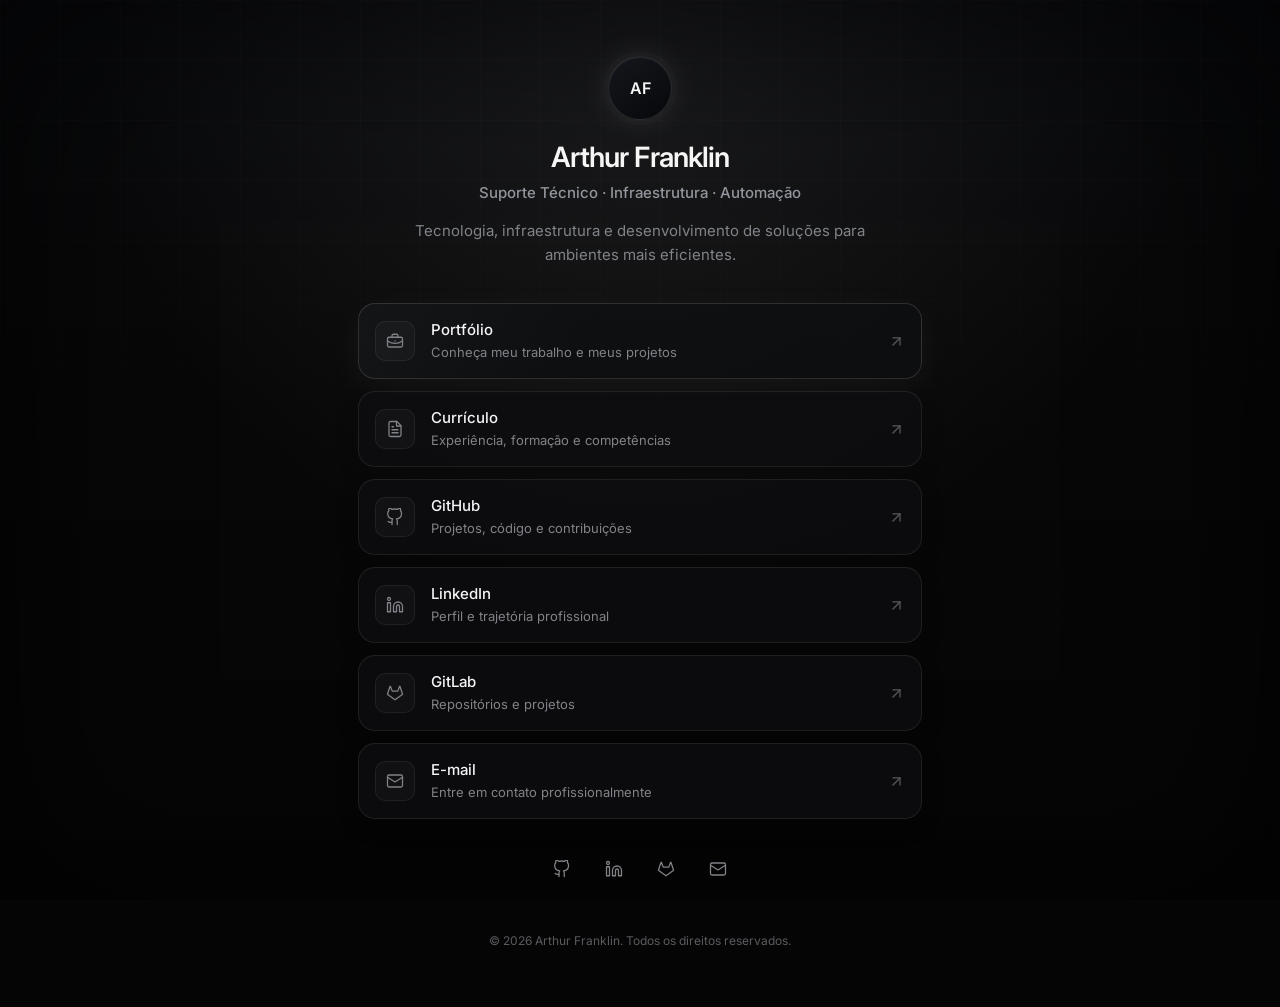
==== index.html @ 3173ab01 "feat: create link hub" ====
<!doctype html>
<html lang="pt-BR">
  <head>
    <meta charset="UTF-8" />
    <meta name="viewport" content="width=device-width, initial-scale=1" />

    <title>Arthur Franklin | Links</title>

    <meta
      name="description"
      content="Links de Arthur Franklin — portfólio, currículo, projetos, redes profissionais e contato."
    />

    <meta property="og:title" content="Arthur Franklin | Links" />
    <meta
      property="og:description"
      content="Links de Arthur Franklin — portfólio, currículo, projetos, redes profissionais e contato."
    />
    <meta property="og:type" content="website" />
    <meta property="og:url" content="https://arthurfranklin.com.br/links" />

    <meta name="twitter:card" content="summary" />

    <link rel="canonical" href="https://arthurfranklin.com.br/links" />

    <link rel="preconnect" href="https://fonts.googleapis.com" />
    <link rel="preconnect" href="https://fonts.gstatic.com" crossorigin />
    <link
      rel="stylesheet"
      href="https://fonts.googleapis.com/css2?family=Inter:wght@400;500;600&display=swap"
    />

    <style>
      :root {
        --background: oklch(0.127 0 0);
        --foreground: oklch(0.97 0 0);

        --card: oklch(0.17 0.006 270 / 72%);
        --popover: oklch(0.19 0.006 270);

        --primary: oklch(0.78 0 0);

        --secondary-foreground: oklch(0.67 0.01 270);

        --muted: oklch(0.47 0.008 270);
        --muted-foreground: oklch(0.61 0.008 270);

        --border: oklch(1 0 0 / 8%);
        --ring: oklch(0.7 0.14 270);
        --status: oklch(0.72 0.14 158);

        --font-sans:
          "Inter",
          ui-sans-serif,
          -apple-system,
          BlinkMacSystemFont,
          "Segoe UI",
          sans-serif;
      }

      *,
      *::before,
      *::after {
        box-sizing: border-box;
      }

      html {
        min-width: 320px;
        background: var(--background);
      }

      body {
        margin: 0;
        min-width: 320px;
        background: var(--background);
        color: var(--foreground);
        font-family: var(--font-sans);
        -webkit-font-smoothing: antialiased;
        text-rendering: optimizeLegibility;
      }

      a {
        color: inherit;
        text-decoration: none;
      }

      ul {
        margin: 0;
        padding: 0;
        list-style: none;
      }

      p,
      h1 {
        margin: 0;
      }

      svg {
        display: block;
      }

      ::selection {
        background: color-mix(in oklab, var(--primary) 30%, transparent);
        color: var(--foreground);
      }

      .site-shell {
        isolation: isolate;
        position: relative;
        min-height: 100vh;
        min-height: 100dvh;
        overflow: hidden;

        background:
          radial-gradient(
            circle at 50% 7%,
            color-mix(in oklab, var(--primary) 10%, transparent) 0,
            transparent 34rem
          ),
          linear-gradient(
            to bottom,
            oklch(0.145 0.006 270),
            var(--background) 28rem,
            oklch(0.115 0 0)
          );
      }

      .site-shell::before {
        content: "";
        position: fixed;
        inset: 0;
        z-index: -2;
        pointer-events: none;

        background-image:
          linear-gradient(
            to right,
            oklch(1 0 0 / 2.1%) 1px,
            transparent 1px
          ),
          linear-gradient(
            to bottom,
            oklch(1 0 0 / 2.1%) 1px,
            transparent 1px
          );

        background-size: 60px 60px;
        mask-image: linear-gradient(to bottom, black, transparent 76%);
        -webkit-mask-image: linear-gradient(
          to bottom,
          black,
          transparent 76%
        );
      }

      .site-shell::after {
        content: "";
        position: fixed;
        inset: 0;
        z-index: -1;
        pointer-events: none;
        box-shadow: inset 0 0 160px 30px oklch(0 0 0 / 62%);
      }

      .container {
        position: relative;
        z-index: 10;

        display: flex;
        flex-direction: column;

        width: 100%;
        max-width: 620px;

        min-height: 100vh;
        min-height: 100dvh;

        margin: 0 auto;
        padding: 40px 20px;
      }

      .profile {
        display: flex;
        flex-direction: column;
        align-items: center;
        text-align: center;
      }

      .monogram {
        display: flex;
        align-items: center;
        justify-content: center;

        width: 64px;
        height: 64px;

        border: 1px solid oklch(1 0 0 / 11%);
        border-radius: 9999px;

        background: linear-gradient(
          145deg,
          oklch(0.205 0.012 270),
          oklch(0.135 0.005 270)
        );

        box-shadow:
          0 0 0 5px oklch(1 0 0 / 1.5%),
          0 0 34px color-mix(in oklab, var(--primary) 12%, transparent),
          inset 0 1px 0 oklch(1 0 0 / 7%);

        font-size: 1rem;
        font-weight: 600;
        color: var(--foreground);
      }

      .profile-name {
        margin-top: 20px;

        font-size: 1.75rem;
        font-weight: 600;
        line-height: 1.25;

        letter-spacing: -0.035em;
      }

      .profile-role {
        margin-top: 8px;

        color: var(--secondary-foreground);

        font-size: 0.875rem;
        font-weight: 500;
        line-height: 1.25rem;
      }

      .profile-description {
        max-width: 510px;
        margin-top: 16px;

        color: var(--muted-foreground);

        font-size: 0.875rem;
        line-height: 1.5rem;
      }

      .status-chip {
        display: inline-flex;
        align-items: center;
        gap: 8px;

        margin-top: 20px;
        padding: 6px 12px;

        border: 1px solid var(--border);
        border-radius: 9999px;

        background: oklch(1 0 0 / 2.5%);

        color: var(--secondary-foreground);

        font-size: 0.75rem;
        font-weight: 500;
        line-height: 1rem;
      }

      .status-dot {
        width: 6px;
        height: 6px;

        border-radius: 9999px;
        background: var(--status);

        box-shadow: 0 0 8px
          color-mix(in oklab, var(--status) 60%, transparent);
      }

      .links {
        margin-top: 36px;
      }

      .links-list {
        display: flex;
        flex-direction: column;
        gap: 12px;
      }

      .link-card {
        display: flex;
        align-items: center;
        gap: 16px;

        min-height: 76px;
        padding: 14px 16px;

        border: 1px solid var(--border);
        border-radius: 17px;

        background: var(--card);

        box-shadow: 0 8px 28px oklch(0 0 0 / 8%);

        outline: none;

        transition:
          transform 210ms ease,
          border-color 210ms ease,
          background-color 210ms ease,
          box-shadow 210ms ease;
      }

      .link-card:hover {
        transform: translateY(-2px);

        border-color: oklch(1 0 0 / 14%);
        background: oklch(0.19 0.007 270 / 84%);
      }

      .link-card:focus-visible {
        border-color: color-mix(
          in oklab,
          var(--ring) 70%,
          transparent
        );

        box-shadow: 0 0 0 3px
          color-mix(in oklab, var(--ring) 20%, transparent);
      }

      .link-card-primary {
        border-color: oklch(1 0 0 / 13%);

        background: linear-gradient(
          110deg,
          color-mix(in oklab, var(--primary) 5%, var(--card)),
          var(--card) 40%
        );

        box-shadow: 0 10px 34px
          color-mix(in oklab, var(--primary) 6%, transparent);
      }

      .icon-frame {
        display: flex;
        flex: 0 0 auto;
        align-items: center;
        justify-content: center;

        width: 40px;
        height: 40px;

        border: 1px solid oklch(1 0 0 / 6%);
        border-radius: 10px;

        background: oklch(1 0 0 / 2.8%);

        color: var(--muted-foreground);

        transition: color 200ms ease;
      }

      .link-card:hover .icon-frame {
        color: var(--foreground);
      }

      .link-content {
        min-width: 0;
        flex: 1;

        text-align: left;
      }

      .link-title {
        display: block;

        color: var(--foreground);

        font-size: 0.9375rem;
        font-weight: 500;
        line-height: 1.25rem;
      }

      .link-description {
        display: block;
        margin-top: 2px;

        color: var(--muted-foreground);

        font-size: 0.8125rem;
        line-height: 1.25rem;
      }

      .link-arrow {
        flex: 0 0 auto;

        color: var(--muted);

        transition:
          transform 200ms ease,
          color 200ms ease;
      }

      .link-card:hover .link-arrow {
        color: var(--secondary-foreground);
        transform: translate(2px, -2px);
      }

      .socials {
        display: flex;
        align-items: center;
        justify-content: center;
        gap: 8px;

        margin-top: 28px;
      }

      .social-link {
        position: relative;

        display: flex;
        align-items: center;
        justify-content: center;

        width: 44px;
        height: 44px;

        border: 1px solid transparent;
        border-radius: 12px;

        color: var(--muted-foreground);

        outline: none;

        transition:
          color 180ms ease,
          background-color 180ms ease,
          border-color 180ms ease,
          transform 180ms ease;
      }

      .social-link:hover {
        color: var(--foreground);

        border-color: var(--border);
        background: oklch(1 0 0 / 3%);

        transform: translateY(-1px);
      }

      .social-link:focus-visible {
        color: var(--foreground);

        border-color: var(--ring);

        box-shadow: 0 0 0 3px
          color-mix(in oklab, var(--ring) 20%, transparent);
      }

      .social-tooltip {
        position: absolute;
        top: -36px;
        left: 50%;

        z-index: 20;

        padding: 4px 8px;

        border: 1px solid var(--border);
        border-radius: 6px;

        background: var(--popover);

        box-shadow: 0 6px 20px oklch(0 0 0 / 28%);

        color: var(--secondary-foreground);

        font-size: 0.6875rem;
        font-weight: 500;
        line-height: 1rem;

        white-space: nowrap;

        opacity: 0;
        pointer-events: none;

        transform: translateX(-50%);

        transition: opacity 150ms ease;
      }

      .social-link:hover .social-tooltip,
      .social-link:focus-visible .social-tooltip {
        opacity: 1;
      }

      .footer {
        margin-top: auto;
        padding-top: 40px;

        color: var(--muted);

        text-align: center;

        font-size: 0.75rem;
        line-height: 1.25rem;
      }

      .footer-link {
        outline: none;
        transition: color 180ms ease;
      }

      .footer-link:hover,
      .footer-link:focus-visible {
        color: var(--muted-foreground);
      }

      .icon {
        width: 18px;
        height: 18px;

        fill: none;
        stroke: currentColor;
        stroke-width: 1.7;
        stroke-linecap: round;
        stroke-linejoin: round;
      }

      .arrow-icon {
        width: 17px;
        height: 17px;
      }

      @media (min-width: 640px) {
        .container {
          padding: 56px 28px;
        }

        .profile-role,
        .profile-description {
          font-size: 0.9375rem;
        }
      }

      @media (prefers-reduced-motion: reduce) {
        *,
        *::before,
        *::after {
          scroll-behavior: auto !important;
          transition-duration: 0.01ms !important;
        }
      }
    </style>
  </head>

  <body>
    <div class="site-shell">
      <main class="container">
        <section class="profile" aria-labelledby="profile-name">
          <div class="monogram" aria-hidden="true">AF</div>

          <h1 id="profile-name" class="profile-name">Arthur Franklin</h1>

          <p class="profile-role">
            Suporte Técnico
            <span aria-hidden="true">·</span>
            Infraestrutura
            <span aria-hidden="true">·</span>
            Automação
          </p>

          <p class="profile-description">
            Tecnologia, infraestrutura e desenvolvimento de soluções para
            ambientes mais eficientes.
          </p>
        </section>

        <nav class="links" aria-label="Links principais">
          <ul class="links-list">
            <li>
              <a
                class="link-card link-card-primary"
                href="https://arthurfranklin.com.br"
                aria-label="Portfólio: Conheça meu trabalho e meus projetos"
              >
                <span class="icon-frame">
                  <svg
                    class="icon"
                    viewBox="0 0 24 24"
                    aria-hidden="true"
                  >
                    <rect x="2" y="7" width="20" height="13" rx="2"></rect>
                    <path d="M16 7V5a2 2 0 0 0-2-2h-4a2 2 0 0 0-2 2v2"></path>
                    <path d="M12 12h.01"></path>
                    <path d="M2 12a18.15 18.15 0 0 0 20 0"></path>
                  </svg>
                </span>

                <span class="link-content">
                  <span class="link-title">Portfólio</span>
                  <span class="link-description">
                    Conheça meu trabalho e meus projetos
                  </span>
                </span>

                <svg
                  class="icon arrow-icon link-arrow"
                  viewBox="0 0 24 24"
                  aria-hidden="true"
                >
                  <path d="M7 17 17 7"></path>
                  <path d="M7 7h10v10"></path>
                </svg>
              </a>
            </li>

            <li>
              <a
                class="link-card"
                href="https://arthurfranklin.com.br/curriculo"
                aria-label="Currículo: Experiência, formação e competências"
              >
                <span class="icon-frame">
                  <svg
                    class="icon"
                    viewBox="0 0 24 24"
                    aria-hidden="true"
                  >
                    <path d="M14.5 2H6a2 2 0 0 0-2 2v16a2 2 0 0 0 2 2h12a2 2 0 0 0 2-2V7.5z"></path>
                    <polyline points="14 2 14 8 20 8"></polyline>
                    <line x1="16" x2="8" y1="13" y2="13"></line>
                    <line x1="16" x2="8" y1="17" y2="17"></line>
                    <line x1="10" x2="8" y1="9" y2="9"></line>
                  </svg>
                </span>

                <span class="link-content">
                  <span class="link-title">Currículo</span>
                  <span class="link-description">
                    Experiência, formação e competências
                  </span>
                </span>

                <svg
                  class="icon arrow-icon link-arrow"
                  viewBox="0 0 24 24"
                  aria-hidden="true"
                >
                  <path d="M7 17 17 7"></path>
                  <path d="M7 7h10v10"></path>
                </svg>
              </a>
            </li>

            <li>
              <a
                class="link-card"
                href="https://github.com/arthurcfranklin"
                aria-label="GitHub: Projetos, código e contribuições"
              >
                <span class="icon-frame">
                  <svg
                    class="icon"
                    viewBox="0 0 24 24"
                    aria-hidden="true"
                  >
                    <path d="M15 22v-4a4.8 4.8 0 0 0-1-3.5c3.28-.36 6.72-1.61 6.72-7.25A5.65 5.65 0 0 0 19.22 3.3 5.27 5.27 0 0 0 19.08.3S17.9-.06 15 1.8a13.38 13.38 0 0 0-7 0C5.1-.06 3.92.3 3.92.3a5.27 5.27 0 0 0-.14 3A5.65 5.65 0 0 0 2.28 7.3c0 5.63 3.44 6.88 6.72 7.24A4.8 4.8 0 0 0 8 18v4"></path>
                    <path d="M8 19c-3 .92-5-1-5-1"></path>
                  </svg>
                </span>

                <span class="link-content">
                  <span class="link-title">GitHub</span>
                  <span class="link-description">
                    Projetos, código e contribuições
                  </span>
                </span>

                <svg
                  class="icon arrow-icon link-arrow"
                  viewBox="0 0 24 24"
                  aria-hidden="true"
                >
                  <path d="M7 17 17 7"></path>
                  <path d="M7 7h10v10"></path>
                </svg>
              </a>
            </li>

            <li>
              <a
                class="link-card"
                href="https://www.linkedin.com/in/arthurfranklin"
                aria-label="LinkedIn: Perfil e trajetória profissional"
              >
                <span class="icon-frame">
                  <svg
                    class="icon"
                    viewBox="0 0 24 24"
                    aria-hidden="true"
                  >
                    <path d="M16 8a6 6 0 0 1 6 6v7h-4v-7a2 2 0 0 0-4 0v7h-4v-7a6 6 0 0 1 6-6z"></path>
                    <rect width="4" height="12" x="2" y="9"></rect>
                    <circle cx="4" cy="4" r="2"></circle>
                  </svg>
                </span>

                <span class="link-content">
                  <span class="link-title">LinkedIn</span>
                  <span class="link-description">
                    Perfil e trajetória profissional
                  </span>
                </span>

                <svg
                  class="icon arrow-icon link-arrow"
                  viewBox="0 0 24 24"
                  aria-hidden="true"
                >
                  <path d="M7 17 17 7"></path>
                  <path d="M7 7h10v10"></path>
                </svg>
              </a>
            </li>

            <li>
              <a
                class="link-card"
                href="https://gitlab.com/arthurfranklin"
                aria-label="GitLab: Repositórios e projetos"
              >
                <span class="icon-frame">
                  <svg
                    class="icon"
                    viewBox="0 0 24 24"
                    aria-hidden="true"
                  >
                    <path d="m22 13.29-3.33-10a.42.42 0 0 0-.14-.18.38.38 0 0 0-.2-.07.4.4 0 0 0-.2.07.42.42 0 0 0-.14.18L15.68 9.5H8.32L6.01 3.29a.42.42 0 0 0-.14-.18.38.38 0 0 0-.2-.07.4.4 0 0 0-.2.07.42.42 0 0 0-.14.18L2 13.29a.74.74 0 0 0 .27.83L12 21l9.73-6.88a.74.74 0 0 0 .27-.83Z"></path>
                  </svg>
                </span>

                <span class="link-content">
                  <span class="link-title">GitLab</span>
                  <span class="link-description">
                    Repositórios e projetos
                  </span>
                </span>

                <svg
                  class="icon arrow-icon link-arrow"
                  viewBox="0 0 24 24"
                  aria-hidden="true"
                >
                  <path d="M7 17 17 7"></path>
                  <path d="M7 7h10v10"></path>
                </svg>
              </a>
            </li>

            <li>
              <a
                class="link-card"
                href="mailto:arthur@arthurfranklin.com.br"
                aria-label="E-mail: Entre em contato profissionalmente"
              >
                <span class="icon-frame">
                  <svg
                    class="icon"
                    viewBox="0 0 24 24"
                    aria-hidden="true"
                  >
                    <rect width="20" height="16" x="2" y="4" rx="2"></rect>
                    <path d="m22 7-8.97 5.7a1.94 1.94 0 0 1-2.06 0L2 7"></path>
                  </svg>
                </span>

                <span class="link-content">
                  <span class="link-title">E-mail</span>
                  <span class="link-description">
                    Entre em contato profissionalmente
                  </span>
                </span>

                <svg
                  class="icon arrow-icon link-arrow"
                  viewBox="0 0 24 24"
                  aria-hidden="true"
                >
                  <path d="M7 17 17 7"></path>
                  <path d="M7 7h10v10"></path>
                </svg>
              </a>
            </li>
          </ul>
        </nav>

        <section class="socials" aria-label="Acesso rápido">
          <a
            class="social-link"
            href="https://github.com/arthurcfranklin"
            aria-label="GitHub"
          >
            <svg class="icon" viewBox="0 0 24 24" aria-hidden="true">
              <path d="M15 22v-4a4.8 4.8 0 0 0-1-3.5c3.28-.36 6.72-1.61 6.72-7.25A5.65 5.65 0 0 0 19.22 3.3 5.27 5.27 0 0 0 19.08.3S17.9-.06 15 1.8a13.38 13.38 0 0 0-7 0C5.1-.06 3.92.3 3.92.3a5.27 5.27 0 0 0-.14 3A5.65 5.65 0 0 0 2.28 7.3c0 5.63 3.44 6.88 6.72 7.24A4.8 4.8 0 0 0 8 18v4"></path>
              <path d="M8 19c-3 .92-5-1-5-1"></path>
            </svg>
            <span class="social-tooltip" role="tooltip">GitHub</span>
          </a>

          <a
            class="social-link"
            href="https://www.linkedin.com/in/arthurfranklin"
            aria-label="LinkedIn"
          >
            <svg class="icon" viewBox="0 0 24 24" aria-hidden="true">
              <path d="M16 8a6 6 0 0 1 6 6v7h-4v-7a2 2 0 0 0-4 0v7h-4v-7a6 6 0 0 1 6-6z"></path>
              <rect width="4" height="12" x="2" y="9"></rect>
              <circle cx="4" cy="4" r="2"></circle>
            </svg>
            <span class="social-tooltip" role="tooltip">LinkedIn</span>
          </a>

          <a
            class="social-link"
            href="https://gitlab.com/arthurfranklin"
            aria-label="GitLab"
          >
            <svg class="icon" viewBox="0 0 24 24" aria-hidden="true">
              <path d="m22 13.29-3.33-10a.42.42 0 0 0-.14-.18.38.38 0 0 0-.2-.07.4.4 0 0 0-.2.07.42.42 0 0 0-.14.18L15.68 9.5H8.32L6.01 3.29a.42.42 0 0 0-.14-.18.38.38 0 0 0-.2-.07.4.4 0 0 0-.2.07.42.42 0 0 0-.14.18L2 13.29a.74.74 0 0 0 .27.83L12 21l9.73-6.88a.74.74 0 0 0 .27-.83Z"></path>
            </svg>
            <span class="social-tooltip" role="tooltip">GitLab</span>
          </a>

          <a
            class="social-link"
            href="mailto:arthur@arthurfranklin.com.br"
            aria-label="E-mail"
          >
            <svg class="icon" viewBox="0 0 24 24" aria-hidden="true">
              <rect width="20" height="16" x="2" y="4" rx="2"></rect>
              <path d="m22 7-8.97 5.7a1.94 1.94 0 0 1-2.06 0L2 7"></path>
            </svg>
            <span class="social-tooltip" role="tooltip">E-mail</span>
          </a>
        </section>

        <footer class="footer">
          <p>© 2026 Arthur Franklin. Todos os direitos reservados.</p>
        </footer>
      </main>
    </div>
  </body>
</html>
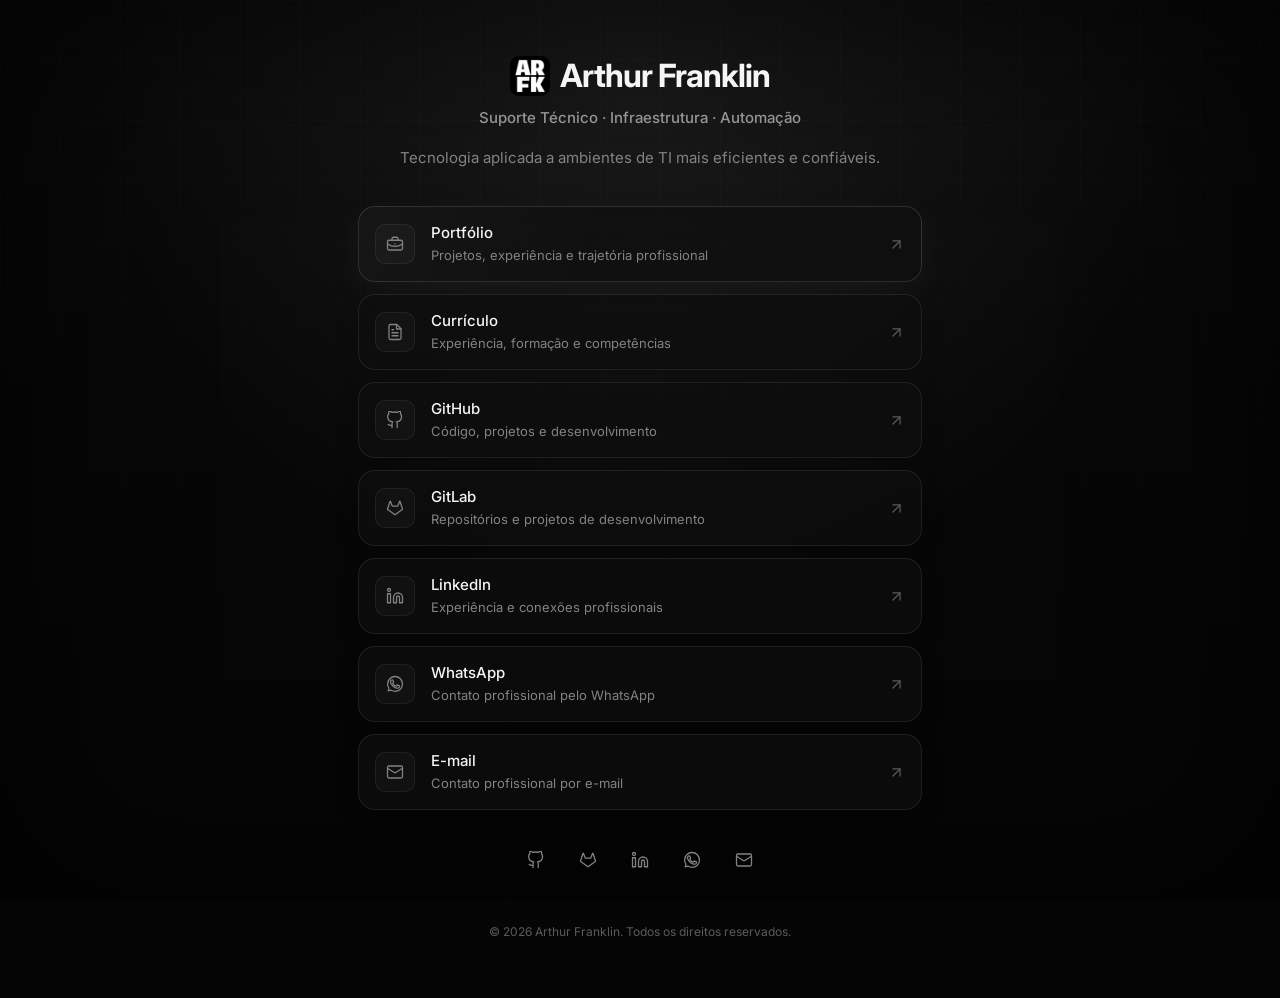
==== commit 7cc0f29b: "feat: refine link hub interface" ====
--- a/index.html
+++ b/index.html
@@ -25,38 +25,65 @@
 
     <link rel="preconnect" href="https://fonts.googleapis.com" />
     <link rel="preconnect" href="https://fonts.gstatic.com" crossorigin />
+
     <link
       rel="stylesheet"
-      href="https://fonts.googleapis.com/css2?family=Inter:wght@400;500;600&display=swap"
+      href="https://fonts.googleapis.com/css2?family=Inter:wght@400;500;600;700&display=swap"
     />
 
+    <link
+      rel="icon"
+      type="image/png"
+      sizes="16x16"
+      href="public/favicon/favicon-16x16.png"
+    />
+
+    <link
+      rel="icon"
+      type="image/png"
+      sizes="32x32"
+      href="public/favicon/favicon-32x32.png"
+    />
+
+    <link
+      rel="icon"
+      type="image/x-icon"
+      href="public/favicon/favicon-48x48.ico"
+    />
+
+    <link
+      rel="apple-touch-icon"
+      sizes="180x180"
+      href="public/favicon/favicon-180x180.png"
+    />
+
     <style>
-      :root {
-        --background: oklch(0.127 0 0);
-        --foreground: oklch(0.97 0 0);
-
-        --card: oklch(0.17 0.006 270 / 72%);
-        --popover: oklch(0.19 0.006 270);
-
-        --primary: oklch(0.78 0 0);
-
-        --secondary-foreground: oklch(0.67 0.01 270);
-
-        --muted: oklch(0.47 0.008 270);
-        --muted-foreground: oklch(0.61 0.008 270);
-
-        --border: oklch(1 0 0 / 8%);
-        --ring: oklch(0.7 0.14 270);
-        --status: oklch(0.72 0.14 158);
-
-        --font-sans:
-          "Inter",
-          ui-sans-serif,
-          -apple-system,
-          BlinkMacSystemFont,
-          "Segoe UI",
-          sans-serif;
-      }
+
+    :root {
+      --background: oklch(0.127 0 0);
+      --foreground: oklch(0.97 0 0);
+
+      --card: oklch(0.17 0 0 / 72%);
+      --popover: oklch(0.19 0 0);
+
+      --primary: oklch(0.78 0 0);
+
+      --secondary-foreground: oklch(0.67 0 0);
+
+      --muted: oklch(0.47 0 0);
+      --muted-foreground: oklch(0.61 0 0);
+
+      --border: oklch(1 0 0 / 8%);
+      --ring: oklch(0.72 0 0);
+
+      --font-sans:
+        "Inter",
+        ui-sans-serif,
+        -apple-system,
+        BlinkMacSystemFont,
+        "Segoe UI",
+        sans-serif;
+    }
 
       *,
       *::before,
@@ -119,7 +146,7 @@
           ),
           linear-gradient(
             to bottom,
-            oklch(0.145 0.006 270),
+            oklch(0.145 0 0),
             var(--background) 28rem,
             oklch(0.115 0 0)
           );
@@ -186,45 +213,39 @@
         text-align: center;
       }
 
-      .monogram {
+      .profile-heading {
         display: flex;
         align-items: center;
         justify-content: center;
-
-        width: 64px;
-        height: 64px;
-
-        border: 1px solid oklch(1 0 0 / 11%);
-        border-radius: 9999px;
-
-        background: linear-gradient(
-          145deg,
-          oklch(0.205 0.012 270),
-          oklch(0.135 0.005 270)
-        );
-
-        box-shadow:
-          0 0 0 5px oklch(1 0 0 / 1.5%),
-          0 0 34px color-mix(in oklab, var(--primary) 12%, transparent),
-          inset 0 1px 0 oklch(1 0 0 / 7%);
-
-        font-size: 1rem;
-        font-weight: 600;
-        color: var(--foreground);
+        gap: 10px;
+      }
+
+      .monogram {
+        display: flex;
+        flex: 0 0 auto;
+        align-items: center;
+        justify-content: center;
+      }
+
+      .monogram img {
+        display: block;
+        width: 40px;
+        height: 40px;
+        object-fit: contain;
       }
 
       .profile-name {
-        margin-top: 20px;
-
-        font-size: 1.75rem;
-        font-weight: 600;
+        margin-top: 0;
+
+        font-size: 2.0rem;
+        font-weight: 700;
         line-height: 1.25;
 
         letter-spacing: -0.035em;
       }
 
       .profile-role {
-        margin-top: 8px;
+        margin-top: 12px;
 
         color: var(--secondary-foreground);
 
@@ -235,43 +256,12 @@
 
       .profile-description {
         max-width: 510px;
-        margin-top: 16px;
+        margin-top: 18px;
 
         color: var(--muted-foreground);
 
         font-size: 0.875rem;
         line-height: 1.5rem;
-      }
-
-      .status-chip {
-        display: inline-flex;
-        align-items: center;
-        gap: 8px;
-
-        margin-top: 20px;
-        padding: 6px 12px;
-
-        border: 1px solid var(--border);
-        border-radius: 9999px;
-
-        background: oklch(1 0 0 / 2.5%);
-
-        color: var(--secondary-foreground);
-
-        font-size: 0.75rem;
-        font-weight: 500;
-        line-height: 1rem;
-      }
-
-      .status-dot {
-        width: 6px;
-        height: 6px;
-
-        border-radius: 9999px;
-        background: var(--status);
-
-        box-shadow: 0 0 8px
-          color-mix(in oklab, var(--status) 60%, transparent);
       }
 
       .links {
@@ -312,7 +302,7 @@
         transform: translateY(-2px);
 
         border-color: oklch(1 0 0 / 14%);
-        background: oklch(0.19 0.007 270 / 84%);
+        background: oklch(0.19 0 0 / 84%);
       }
 
       .link-card:focus-visible {
@@ -504,16 +494,6 @@
         line-height: 1.25rem;
       }
 
-      .footer-link {
-        outline: none;
-        transition: color 180ms ease;
-      }
-
-      .footer-link:hover,
-      .footer-link:focus-visible {
-        color: var(--muted-foreground);
-      }
-
       .icon {
         width: 18px;
         height: 18px;
@@ -528,6 +508,31 @@
       .arrow-icon {
         width: 17px;
         height: 17px;
+      }
+
+      @media (min-width: 640px) {
+        html {
+          scrollbar-width: none;
+        }
+
+        body::-webkit-scrollbar {
+          display: none;
+        }
+      }
+
+      @media (max-width: 420px) {
+        .profile-heading {
+          gap: 8px;
+        }
+
+        .monogram img {
+          width: 36px;
+          height: 36px;
+        }
+
+        .profile-name {
+          font-size: 1.65rem;
+        }
       }
 
       @media (min-width: 640px) {
@@ -552,13 +557,19 @@
     </style>
   </head>
 
+
+
   <body>
     <div class="site-shell">
       <main class="container">
         <section class="profile" aria-labelledby="profile-name">
-          <div class="monogram" aria-hidden="true">AF</div>
-
-          <h1 id="profile-name" class="profile-name">Arthur Franklin</h1>
+      <div class="profile-heading">
+        <div class="monogram" aria-hidden="true">
+          <img src="public/favicon/favicon-192x192.png" alt="" />
+        </div>
+
+        <h1 id="profile-name" class="profile-name">Arthur Franklin</h1>
+      </div>
 
           <p class="profile-role">
             Suporte Técnico
@@ -569,8 +580,7 @@
           </p>
 
           <p class="profile-description">
-            Tecnologia, infraestrutura e desenvolvimento de soluções para
-            ambientes mais eficientes.
+          Tecnologia aplicada a ambientes de TI mais eficientes e confiáveis.
           </p>
         </section>
 
@@ -580,7 +590,7 @@
               <a
                 class="link-card link-card-primary"
                 href="https://arthurfranklin.com.br"
-                aria-label="Portfólio: Conheça meu trabalho e meus projetos"
+                aria-label="Portfólio: Projetos, experiência e trajetória profissional"
               >
                 <span class="icon-frame">
                   <svg
@@ -598,7 +608,7 @@
                 <span class="link-content">
                   <span class="link-title">Portfólio</span>
                   <span class="link-description">
-                    Conheça meu trabalho e meus projetos
+                    Projetos, experiência e trajetória profissional
                   </span>
                 </span>
 
@@ -655,7 +665,7 @@
               <a
                 class="link-card"
                 href="https://github.com/arthurcfranklin"
-                aria-label="GitHub: Projetos, código e contribuições"
+                aria-label="GitHub: Código, projetos e desenvolvimento"
               >
                 <span class="icon-frame">
                   <svg
@@ -671,7 +681,7 @@
                 <span class="link-content">
                   <span class="link-title">GitHub</span>
                   <span class="link-description">
-                    Projetos, código e contribuições
+                    Código, projetos e desenvolvimento
                   </span>
                 </span>
 
@@ -686,11 +696,45 @@
               </a>
             </li>
 
+                        <li>
+              <a
+                class="link-card"
+                href="https://gitlab.com/arthurfranklin"
+                aria-label="GitLab: Repositórios e projetos de desenvolvimento"
+              >
+                <span class="icon-frame">
+                  <svg
+                    class="icon"
+                    viewBox="0 0 24 24"
+                    aria-hidden="true"
+                  >
+                    <path d="m22 13.29-3.33-10a.42.42 0 0 0-.14-.18.38.38 0 0 0-.2-.07.4.4 0 0 0-.2.07.42.42 0 0 0-.14.18L15.68 9.5H8.32L6.01 3.29a.42.42 0 0 0-.14-.18.38.38 0 0 0-.2-.07.4.4 0 0 0-.2.07.42.42 0 0 0-.14.18L2 13.29a.74.74 0 0 0 .27.83L12 21l9.73-6.88a.74.74 0 0 0 .27-.83Z"></path>
+                  </svg>
+                </span>
+
+                <span class="link-content">
+                  <span class="link-title">GitLab</span>
+                  <span class="link-description">
+                    Repositórios e projetos de desenvolvimento
+                  </span>
+                </span>
+
+                <svg
+                  class="icon arrow-icon link-arrow"
+                  viewBox="0 0 24 24"
+                  aria-hidden="true"
+                >
+                  <path d="M7 17 17 7"></path>
+                  <path d="M7 7h10v10"></path>
+                </svg>
+              </a>
+            </li>
+
             <li>
               <a
                 class="link-card"
                 href="https://www.linkedin.com/in/arthurfranklin"
-                aria-label="LinkedIn: Perfil e trajetória profissional"
+                aria-label="LinkedIn: Experiência e conexões profissionais"
               >
                 <span class="icon-frame">
                   <svg
@@ -707,7 +751,7 @@
                 <span class="link-content">
                   <span class="link-title">LinkedIn</span>
                   <span class="link-description">
-                    Perfil e trajetória profissional
+                    Experiência e conexões profissionais
                   </span>
                 </span>
 
@@ -725,8 +769,8 @@
             <li>
               <a
                 class="link-card"
-                href="https://gitlab.com/arthurfranklin"
-                aria-label="GitLab: Repositórios e projetos"
+                href="https://wa.me/5521990798744?text=Olá%21%20Encontrei%20seu%20contato%20pelo%20LinkHub%20e%20gostaria%20de%20falar%20com%20você."
+                aria-label="WhatsApp: Contato profissional pelo WhatsApp"
               >
                 <span class="icon-frame">
                   <svg
@@ -734,14 +778,16 @@
                     viewBox="0 0 24 24"
                     aria-hidden="true"
                   >
-                    <path d="m22 13.29-3.33-10a.42.42 0 0 0-.14-.18.38.38 0 0 0-.2-.07.4.4 0 0 0-.2.07.42.42 0 0 0-.14.18L15.68 9.5H8.32L6.01 3.29a.42.42 0 0 0-.14-.18.38.38 0 0 0-.2-.07.4.4 0 0 0-.2.07.42.42 0 0 0-.14.18L2 13.29a.74.74 0 0 0 .27.83L12 21l9.73-6.88a.74.74 0 0 0 .27-.83Z"></path>
+                    <path
+                      d="M17.472 14.382c-.297-.149-1.758-.867-2.03-.967-.273-.099-.471-.148-.67.15-.197.297-.767.966-.94 1.164-.173.198-.347.223-.644.074-.297-.148-1.255-.462-2.39-1.475-.883-.788-1.48-1.761-1.653-2.059-.173-.297-.018-.458.13-.606.134-.133.298-.347.446-.52.149-.174.198-.298.298-.497.099-.198.05-.371-.025-.52-.075-.149-.669-1.612-.916-2.207-.242-.579-.487-.5-.669-.51-.173-.008-.371-.01-.57-.01-.198 0-.52.074-.792.372-.272.297-1.04 1.016-1.04 2.479s1.065 2.876 1.213 3.074c.149.198 2.095 3.2 5.076 4.487.709.306 1.262.489 1.693.625.712.227 1.36.195 1.871.118.571-.085 1.758-.719 2.006-1.413.248-.694.248-1.289.173-1.413-.074-.124-.272-.198-.57-.347m-5.421 7.403h-.004a9.87 9.87 0 0 1-5.031-1.378l-.361-.214-3.741.981.998-3.648-.235-.374a9.86 9.86 0 0 1-1.51-5.26c.001-5.45 4.436-9.884 9.89-9.884a9.82 9.82 0 0 1 7.021 2.91 9.83 9.83 0 0 1 2.897 7.026c-.002 5.45-4.437 9.884-9.884 9.884"
+                    ></path>
                   </svg>
                 </span>
 
                 <span class="link-content">
-                  <span class="link-title">GitLab</span>
+                  <span class="link-title">WhatsApp</span>
                   <span class="link-description">
-                    Repositórios e projetos
+                    Contato profissional pelo WhatsApp
                   </span>
                 </span>
 
@@ -760,7 +806,7 @@
               <a
                 class="link-card"
                 href="mailto:arthur@arthurfranklin.com.br"
-                aria-label="E-mail: Entre em contato profissionalmente"
+                aria-label="E-mail: Contato profissional direto"
               >
                 <span class="icon-frame">
                   <svg
@@ -776,7 +822,7 @@
                 <span class="link-content">
                   <span class="link-title">E-mail</span>
                   <span class="link-description">
-                    Entre em contato profissionalmente
+                    Contato profissional por e-mail
                   </span>
                 </span>
 
@@ -808,6 +854,17 @@
 
           <a
             class="social-link"
+            href="https://gitlab.com/arthurfranklin"
+            aria-label="GitLab"
+          >
+            <svg class="icon" viewBox="0 0 24 24" aria-hidden="true">
+              <path d="m22 13.29-3.33-10a.42.42 0 0 0-.14-.18.38.38 0 0 0-.2-.07.4.4 0 0 0-.2.07.42.42 0 0 0-.14.18L15.68 9.5H8.32L6.01 3.29a.42.42 0 0 0-.14-.18.38.38 0 0 0-.2-.07.4.4 0 0 0-.2.07.42.42 0 0 0-.14.18L2 13.29a.74.74 0 0 0 .27.83L12 21l9.73-6.88a.74.74 0 0 0 .27-.83Z"></path>
+            </svg>
+            <span class="social-tooltip" role="tooltip">GitLab</span>
+          </a>
+
+          <a
+            class="social-link"
             href="https://www.linkedin.com/in/arthurfranklin"
             aria-label="LinkedIn"
           >
@@ -821,13 +878,20 @@
 
           <a
             class="social-link"
-            href="https://gitlab.com/arthurfranklin"
-            aria-label="GitLab"
+            href="https://wa.me/5521990798744?text=Olá%21%20Encontrei%20seu%20contato%20pelo%20LinkHub%20e%20gostaria%20de%20falar%20com%20você."
+            aria-label="WhatsApp"
           >
-            <svg class="icon" viewBox="0 0 24 24" aria-hidden="true">
-              <path d="m22 13.29-3.33-10a.42.42 0 0 0-.14-.18.38.38 0 0 0-.2-.07.4.4 0 0 0-.2.07.42.42 0 0 0-.14.18L15.68 9.5H8.32L6.01 3.29a.42.42 0 0 0-.14-.18.38.38 0 0 0-.2-.07.4.4 0 0 0-.2.07.42.42 0 0 0-.14.18L2 13.29a.74.74 0 0 0 .27.83L12 21l9.73-6.88a.74.74 0 0 0 .27-.83Z"></path>
+            <svg
+              class="icon icon-brand"
+              viewBox="0 0 24 24"
+              aria-hidden="true"
+            >
+              <path
+                d="M17.472 14.382c-.297-.149-1.758-.867-2.03-.967-.273-.099-.471-.148-.67.15-.197.297-.767.966-.94 1.164-.173.198-.347.223-.644.074-.297-.148-1.255-.462-2.39-1.475-.883-.788-1.48-1.761-1.653-2.059-.173-.297-.018-.458.13-.606.134-.133.298-.347.446-.52.149-.174.198-.298.298-.497.099-.198.05-.371-.025-.52-.075-.149-.669-1.612-.916-2.207-.242-.579-.487-.5-.669-.51-.173-.008-.371-.01-.57-.01-.198 0-.52.074-.792.372-.272.297-1.04 1.016-1.04 2.479s1.065 2.876 1.213 3.074c.149.198 2.095 3.2 5.076 4.487.709.306 1.262.489 1.693.625.712.227 1.36.195 1.871.118.571-.085 1.758-.719 2.006-1.413.248-.694.248-1.289.173-1.413-.074-.124-.272-.198-.57-.347m-5.421 7.403h-.004a9.87 9.87 0 0 1-5.031-1.378l-.361-.214-3.741.981.998-3.648-.235-.374a9.86 9.86 0 0 1-1.51-5.26c.001-5.45 4.436-9.884 9.89-9.884a9.82 9.82 0 0 1 7.021 2.91 9.83 9.83 0 0 1 2.897 7.026c-.002 5.45-4.437 9.884-9.884 9.884"
+              />
             </svg>
-            <span class="social-tooltip" role="tooltip">GitLab</span>
+
+            <span class="social-tooltip">WhatsApp</span>
           </a>
 
           <a
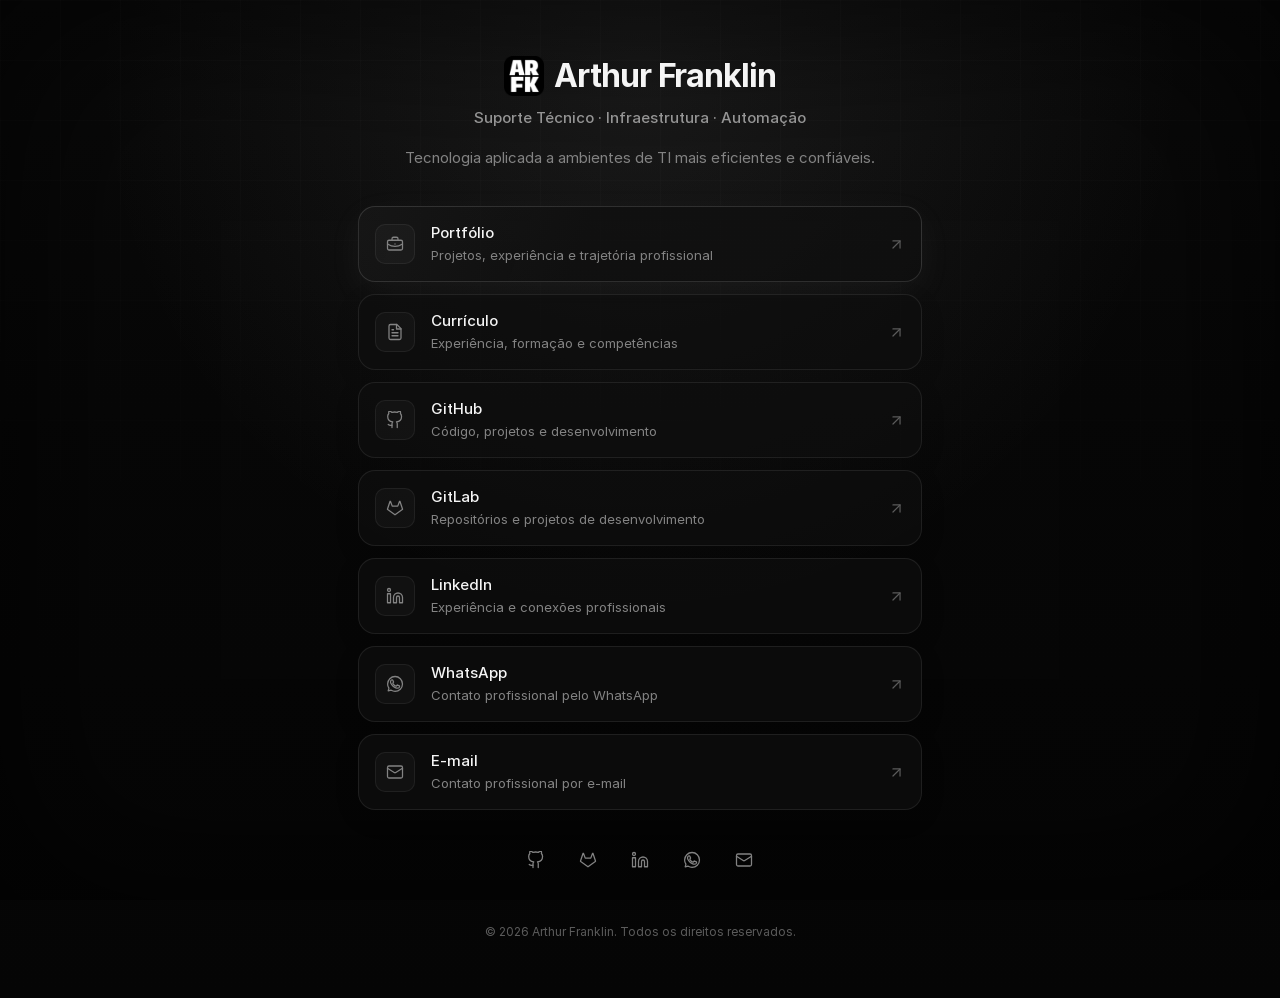
==== commit 1e96da30: "chore: self-host Inter fonts and clean repository" ====
--- a/index.html
+++ b/index.html
@@ -23,14 +23,6 @@
 
     <link rel="canonical" href="https://arthurfranklin.com.br/links" />
 
-    <link rel="preconnect" href="https://fonts.googleapis.com" />
-    <link rel="preconnect" href="https://fonts.gstatic.com" crossorigin />
-
-    <link
-      rel="stylesheet"
-      href="https://fonts.googleapis.com/css2?family=Inter:wght@400;500;600;700&display=swap"
-    />
-
     <link
       rel="icon"
       type="image/png"
@@ -58,6 +50,38 @@
     />
 
     <style>
+
+    @font-face {
+      font-family: "Inter";
+      src: url("/public/fonts/Inter-Regular.woff2") format("woff2");
+      font-style: normal;
+      font-weight: 400;
+      font-display: swap;
+    }
+
+    @font-face {
+      font-family: "Inter";
+      src: url("/public/fonts/Inter-Medium.woff2") format("woff2");
+      font-style: normal;
+      font-weight: 500;
+      font-display: swap;
+    }
+
+    @font-face {
+      font-family: "Inter";
+      src: url("/public/fonts/Inter-SemiBold.woff2") format("woff2");
+      font-style: normal;
+      font-weight: 600;
+      font-display: swap;
+    }
+
+    @font-face {
+      font-family: "Inter";
+      src: url("/public/fonts/Inter-Bold.woff2") format("woff2");
+      font-style: normal;
+      font-weight: 700;
+      font-display: swap;
+    }
 
     :root {
       --background: oklch(0.127 0 0);
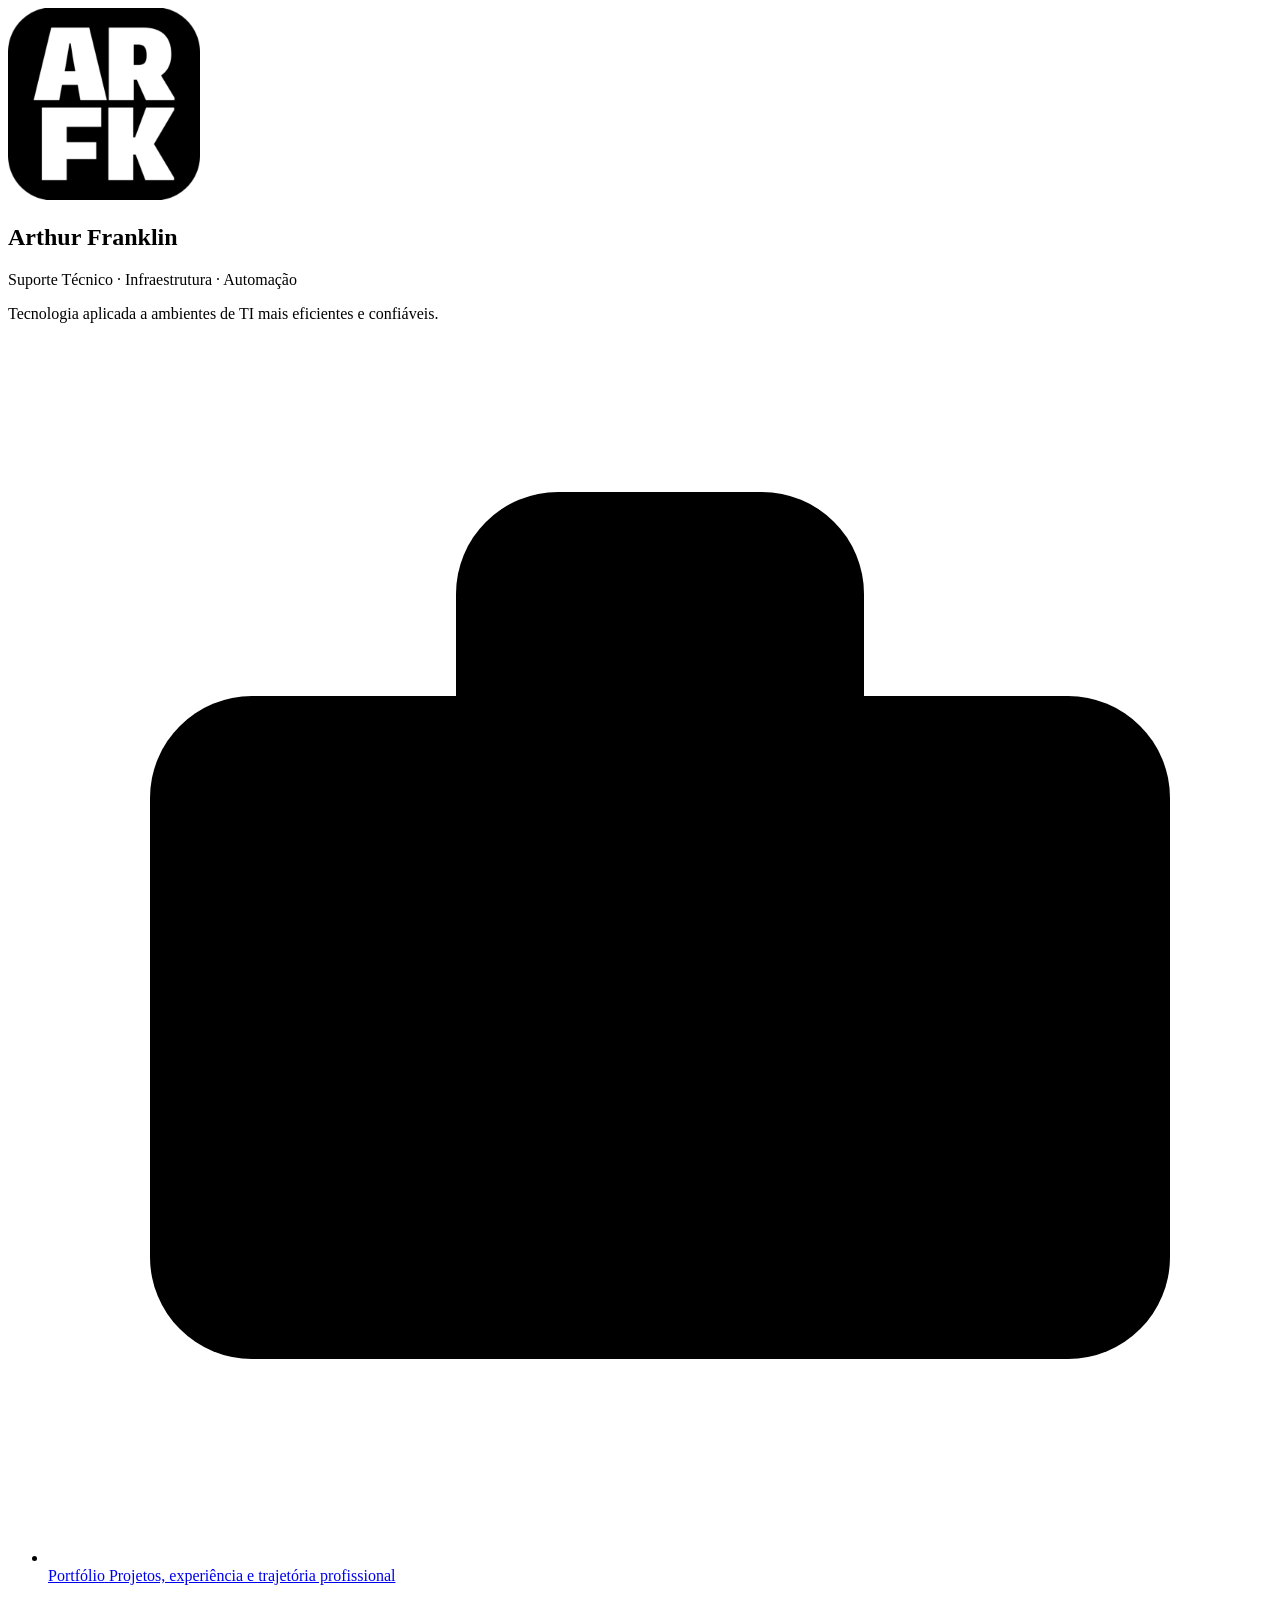
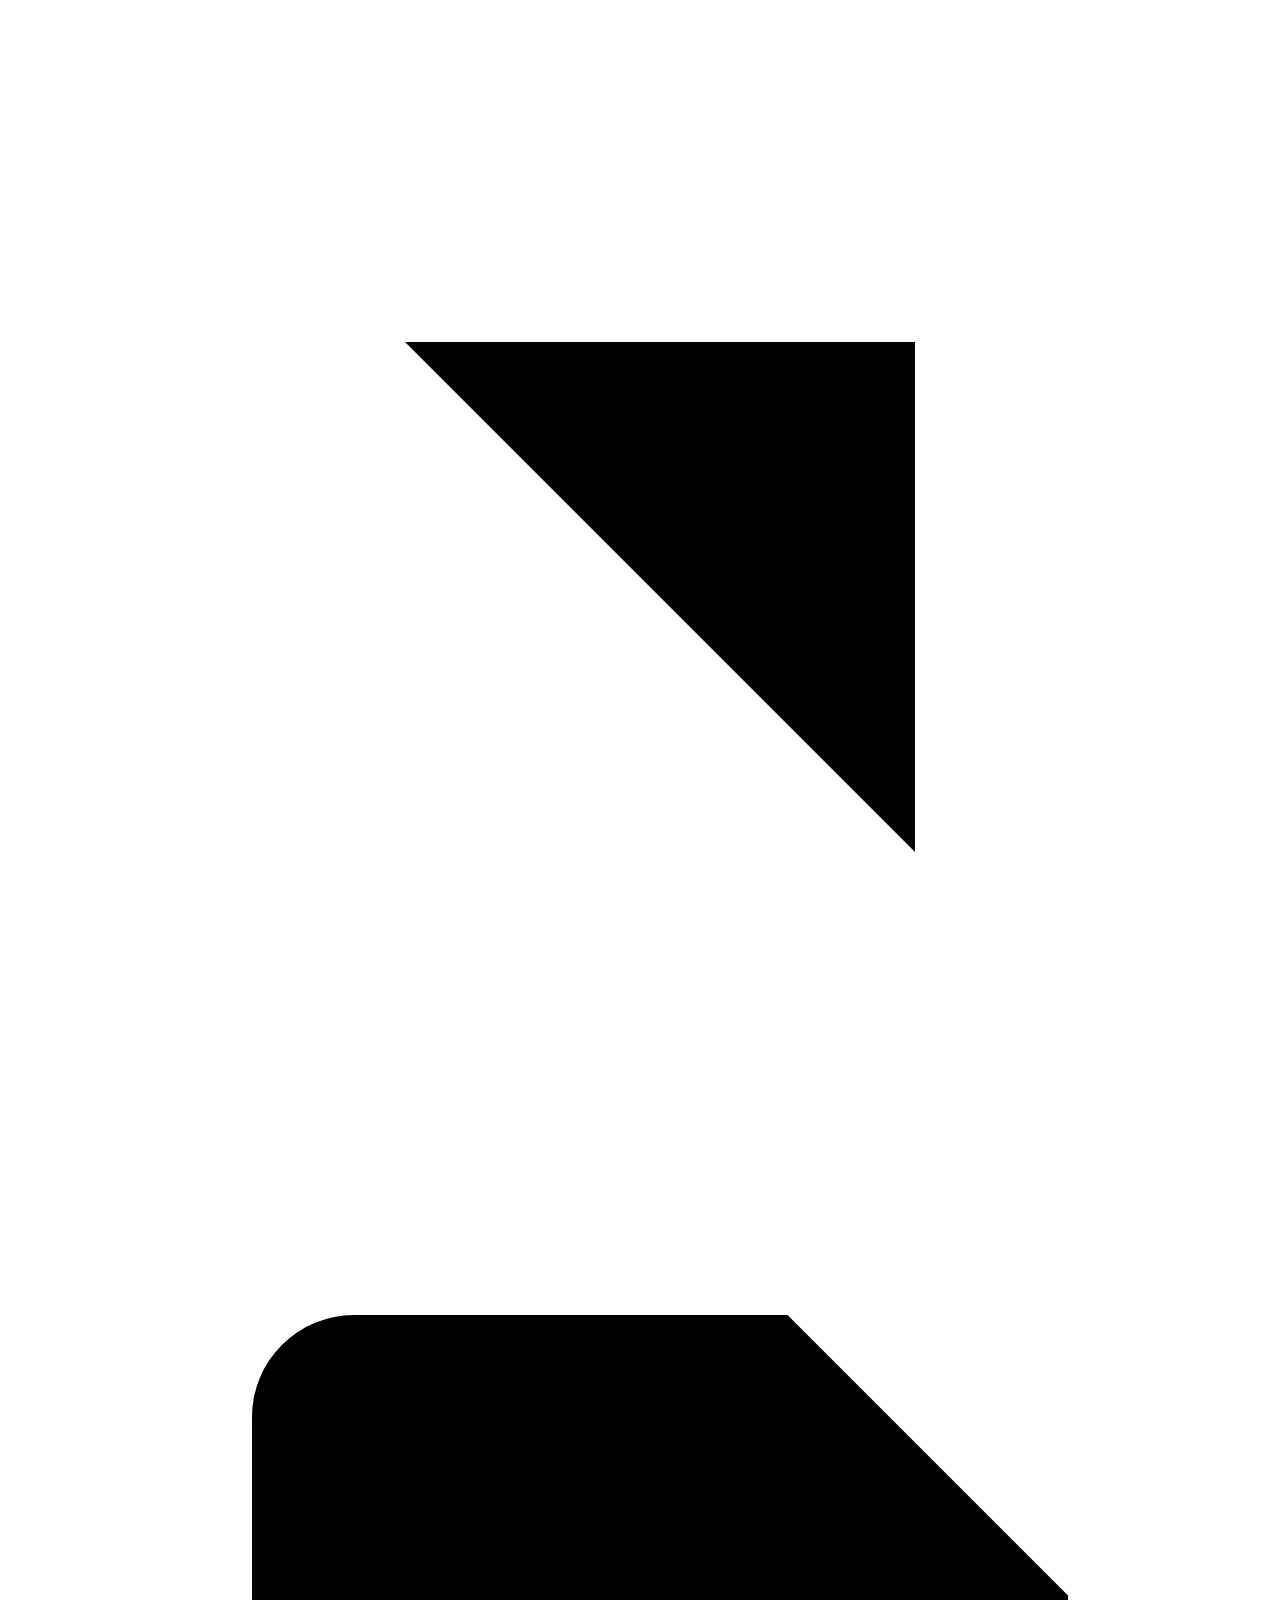
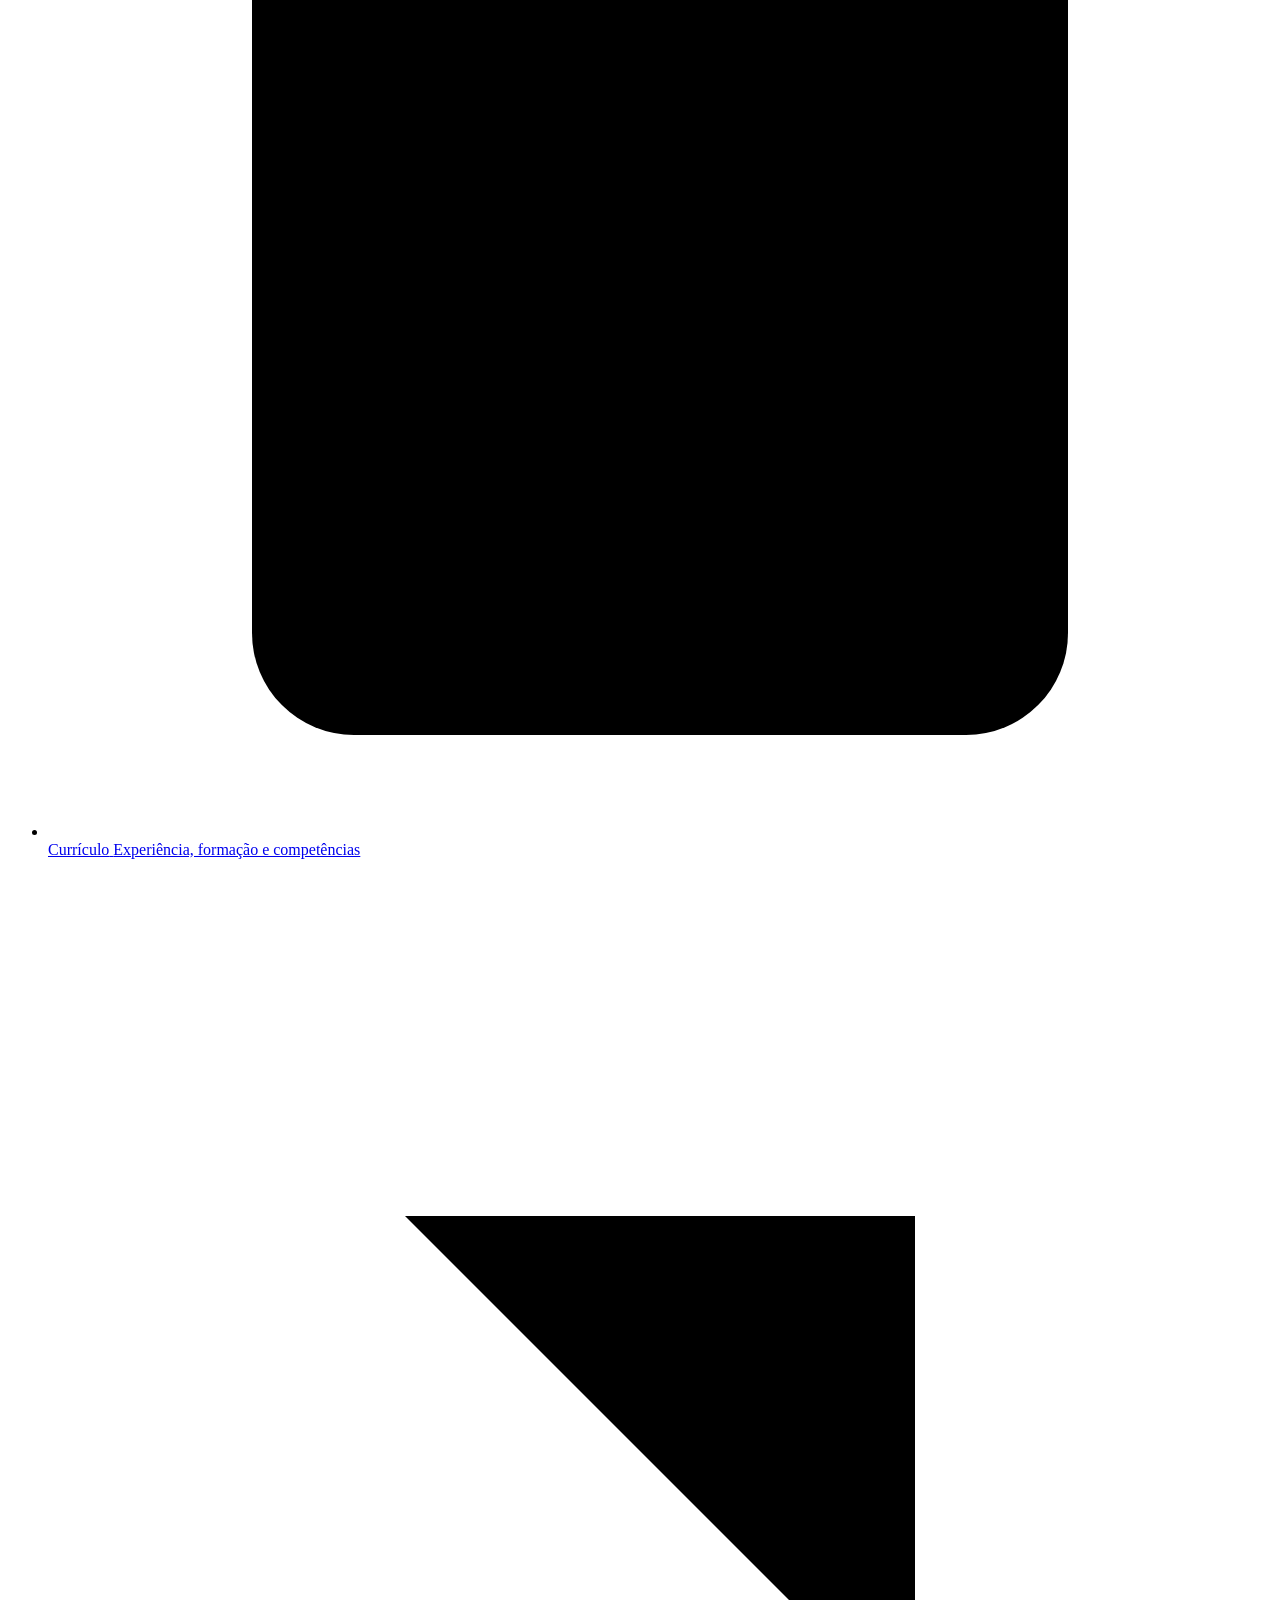
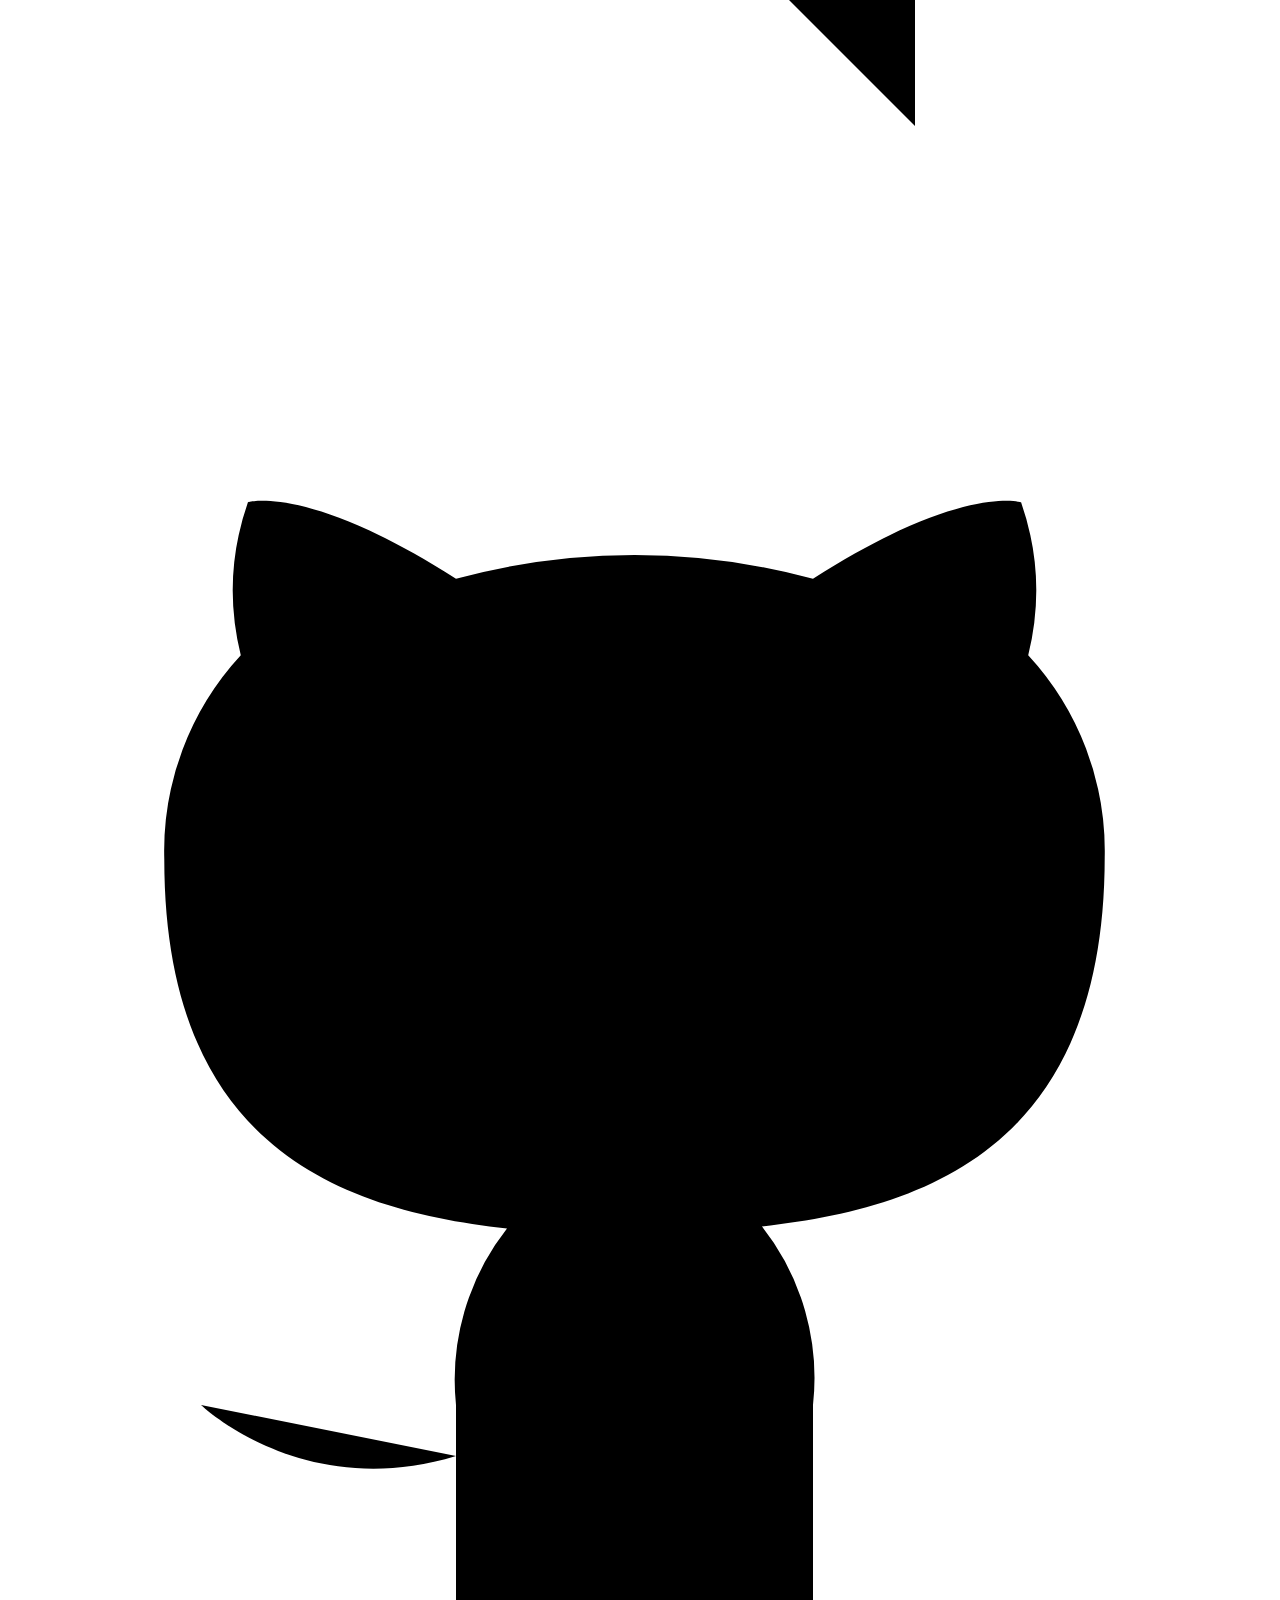
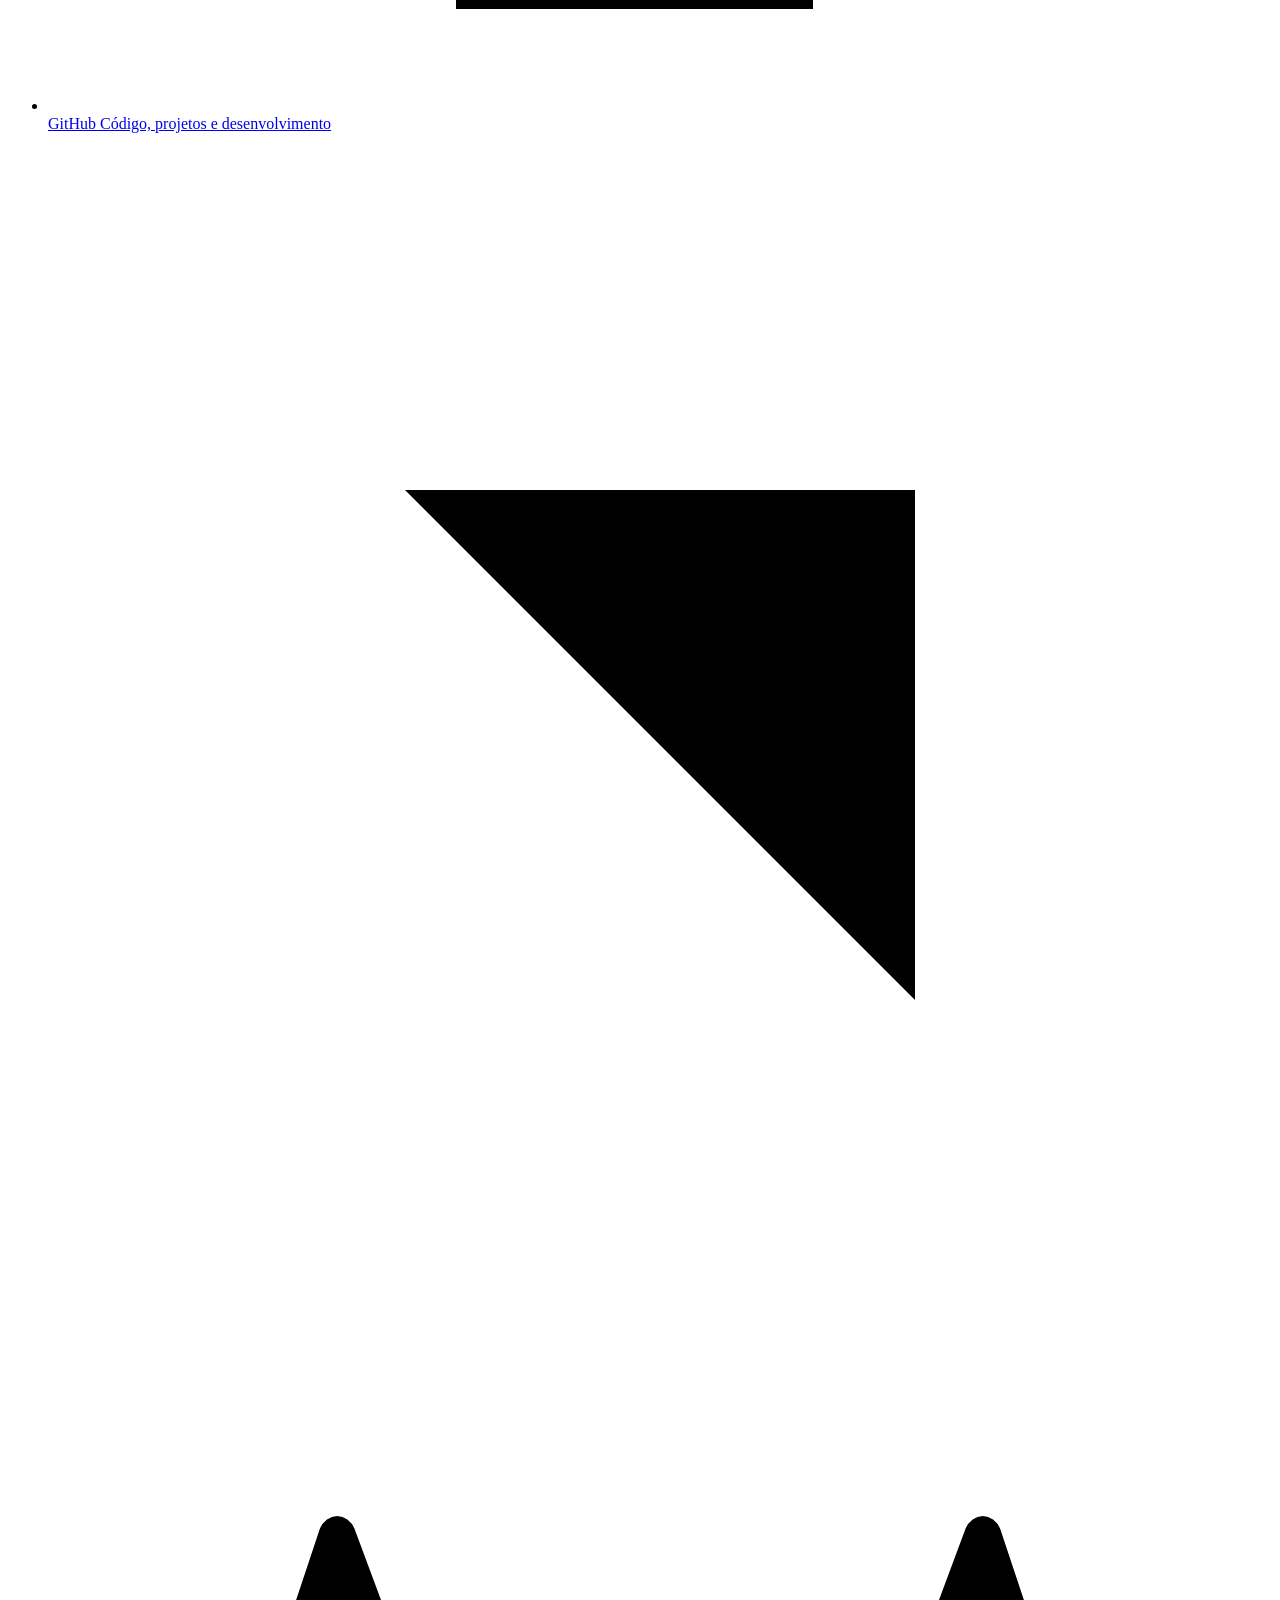
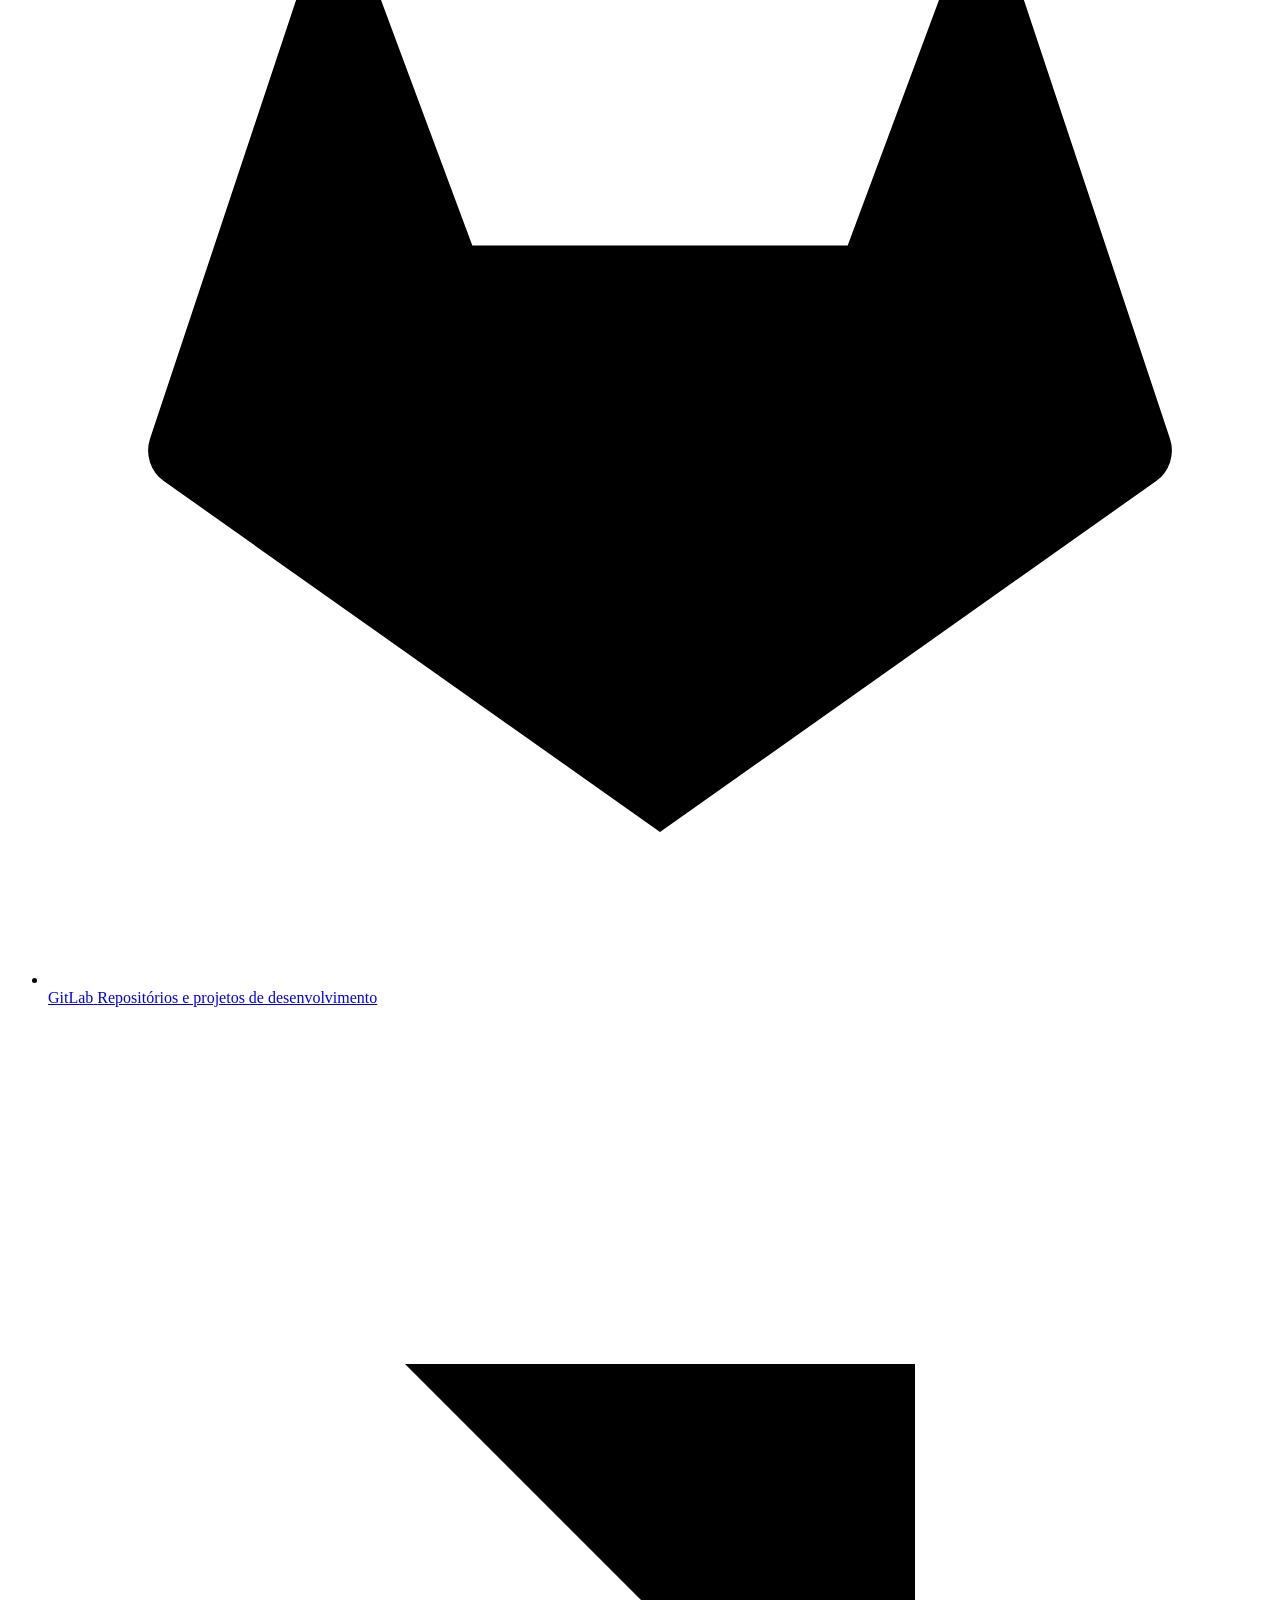
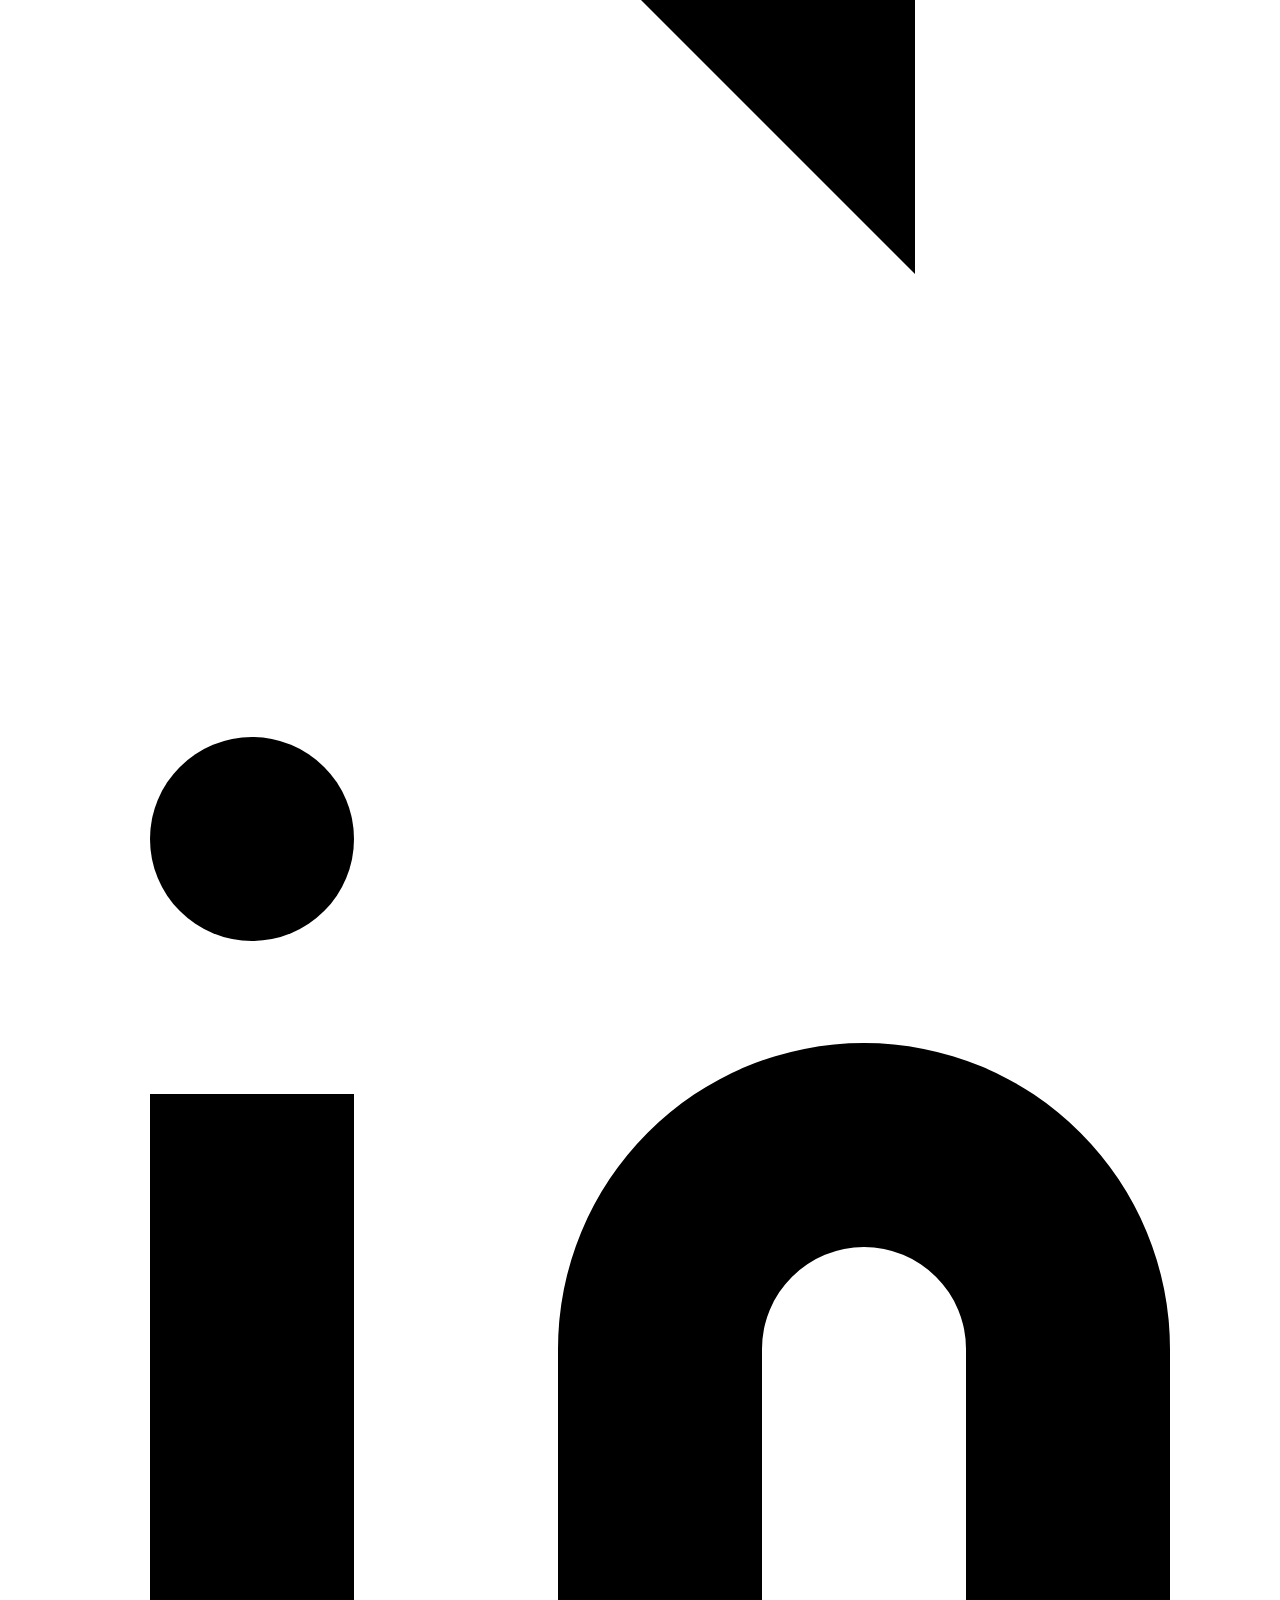
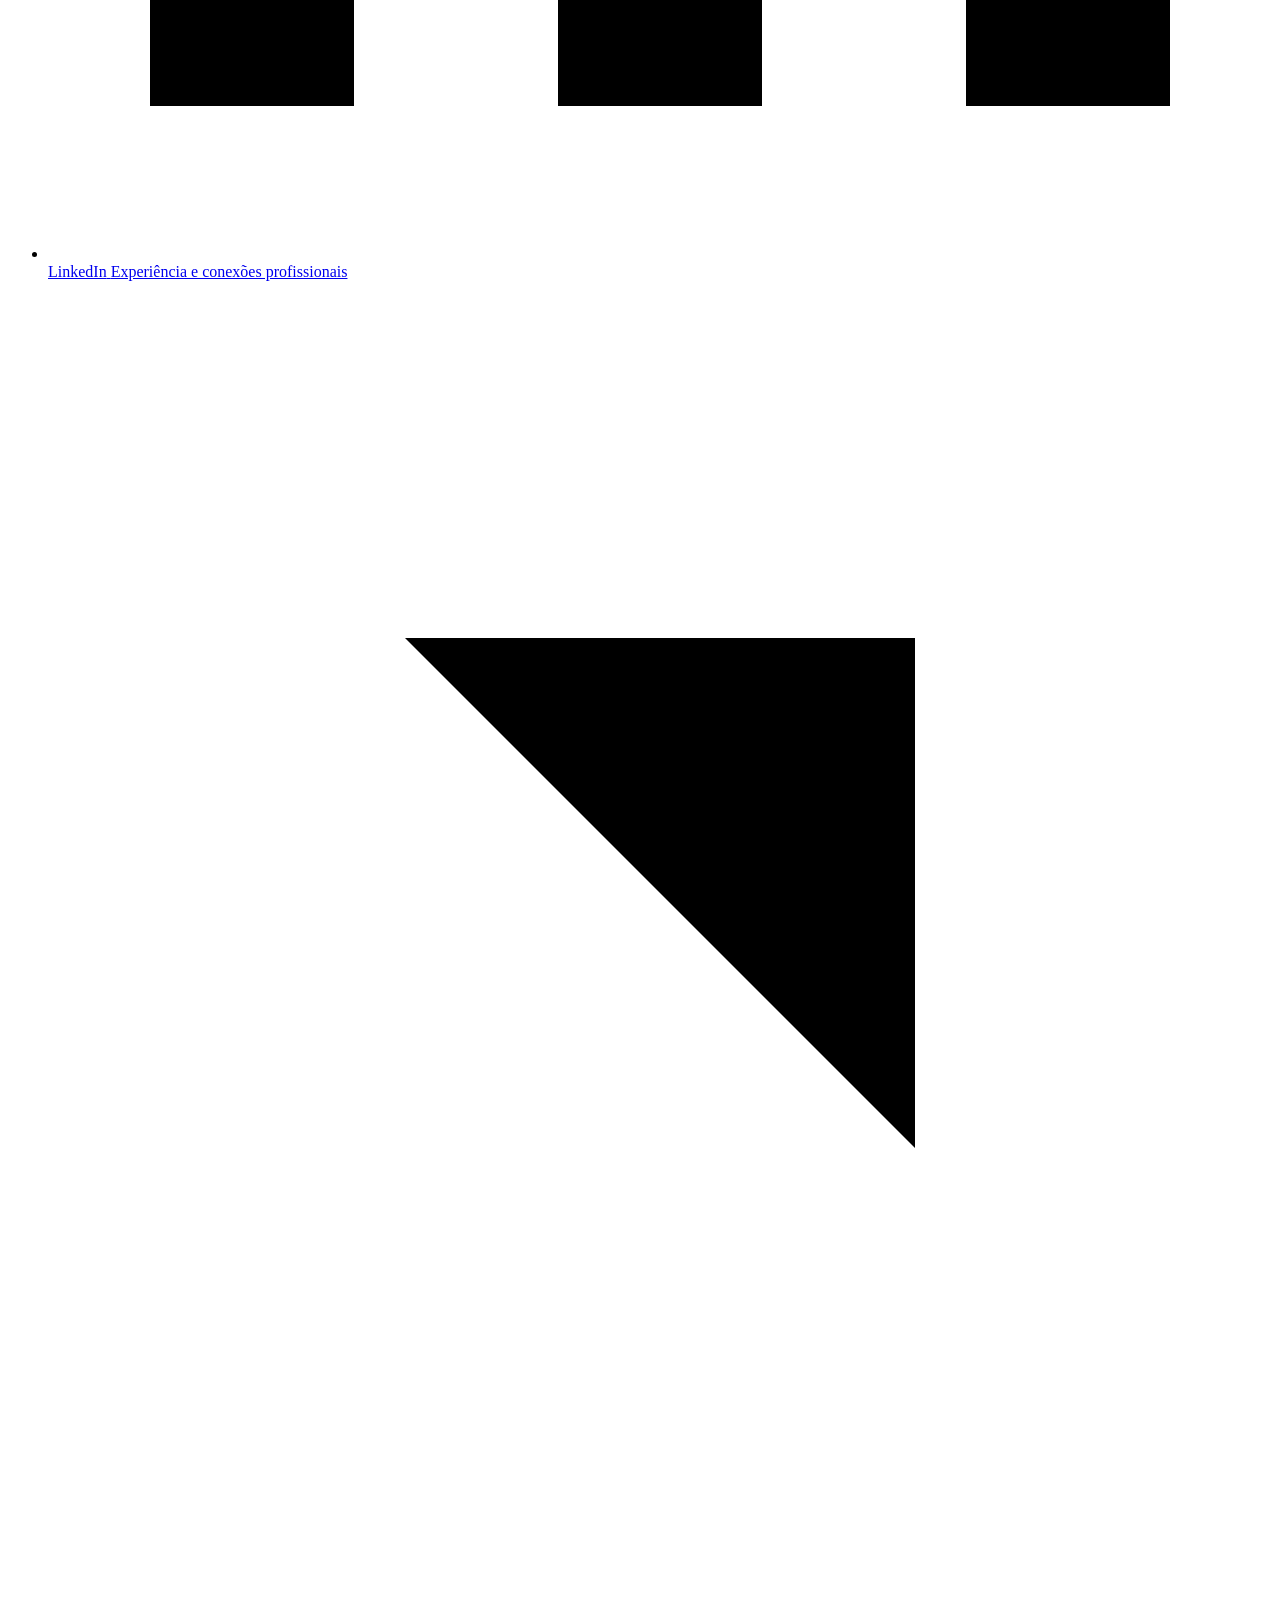
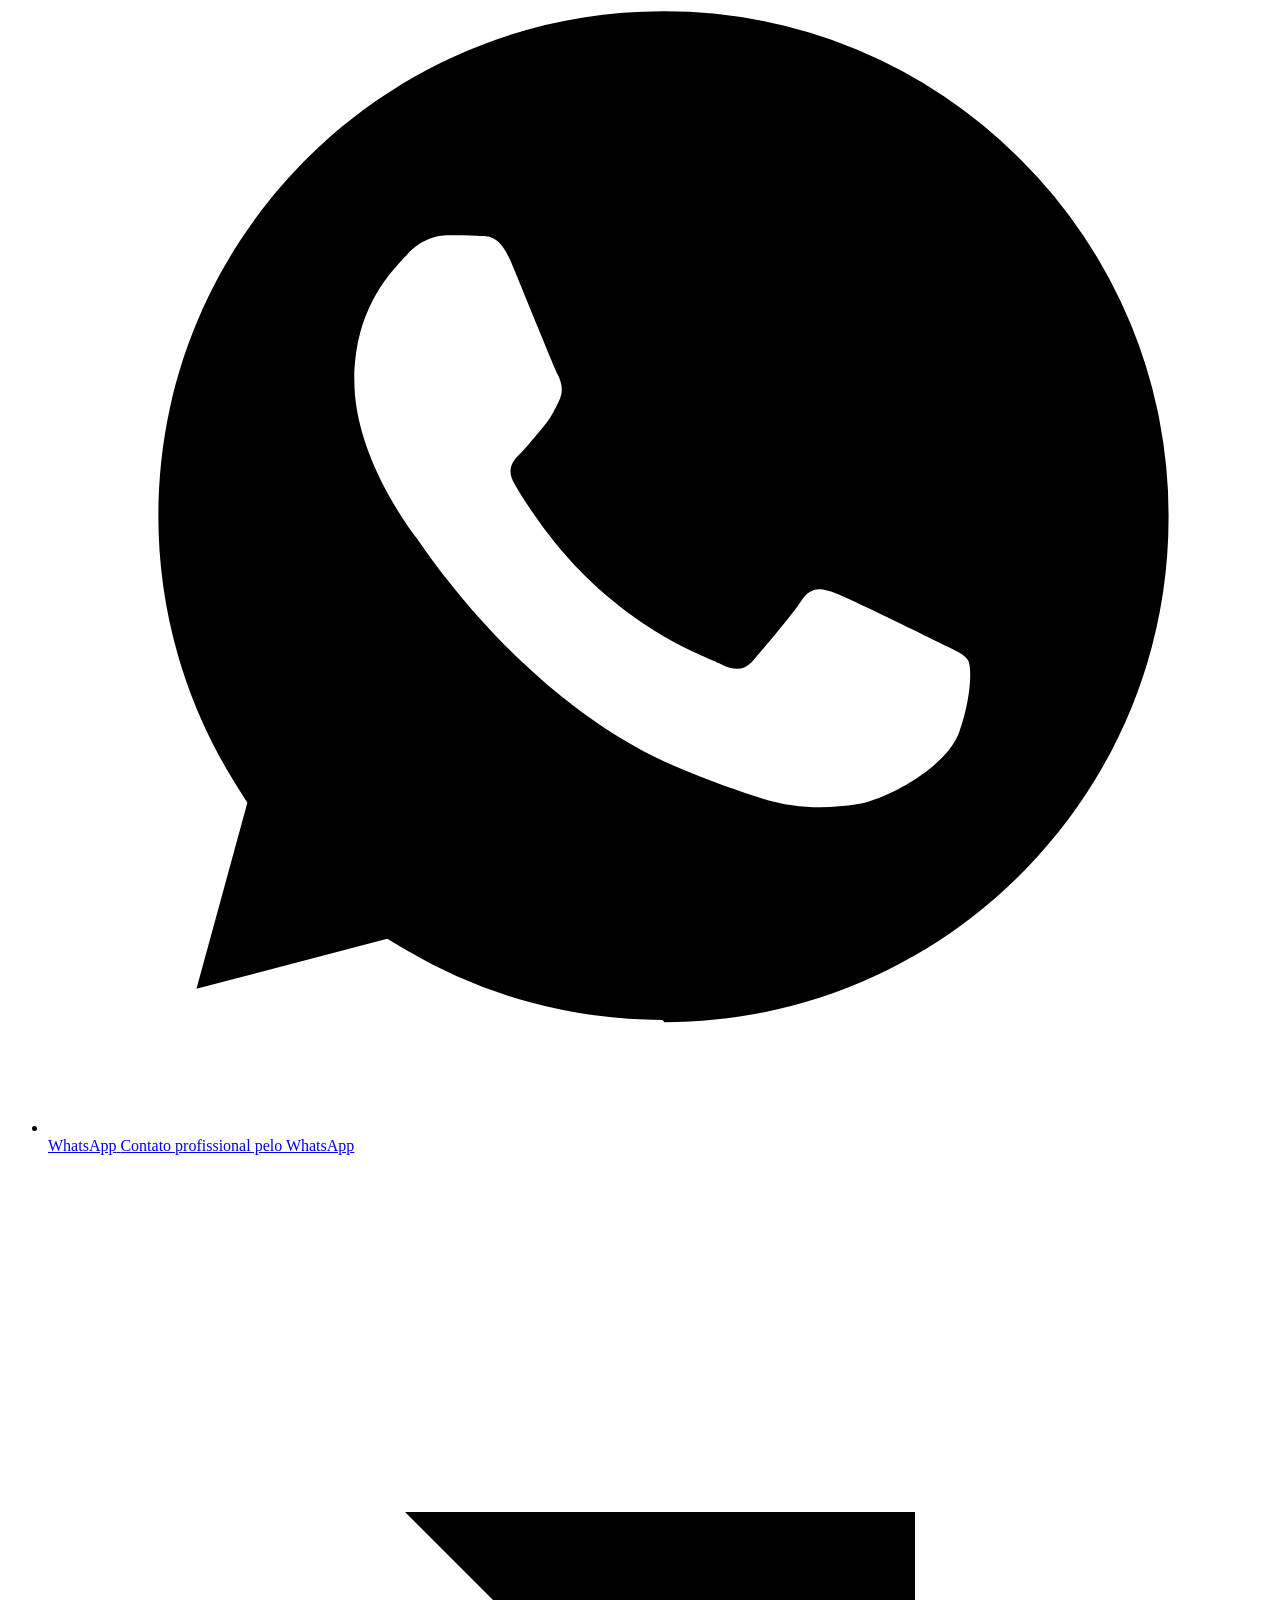
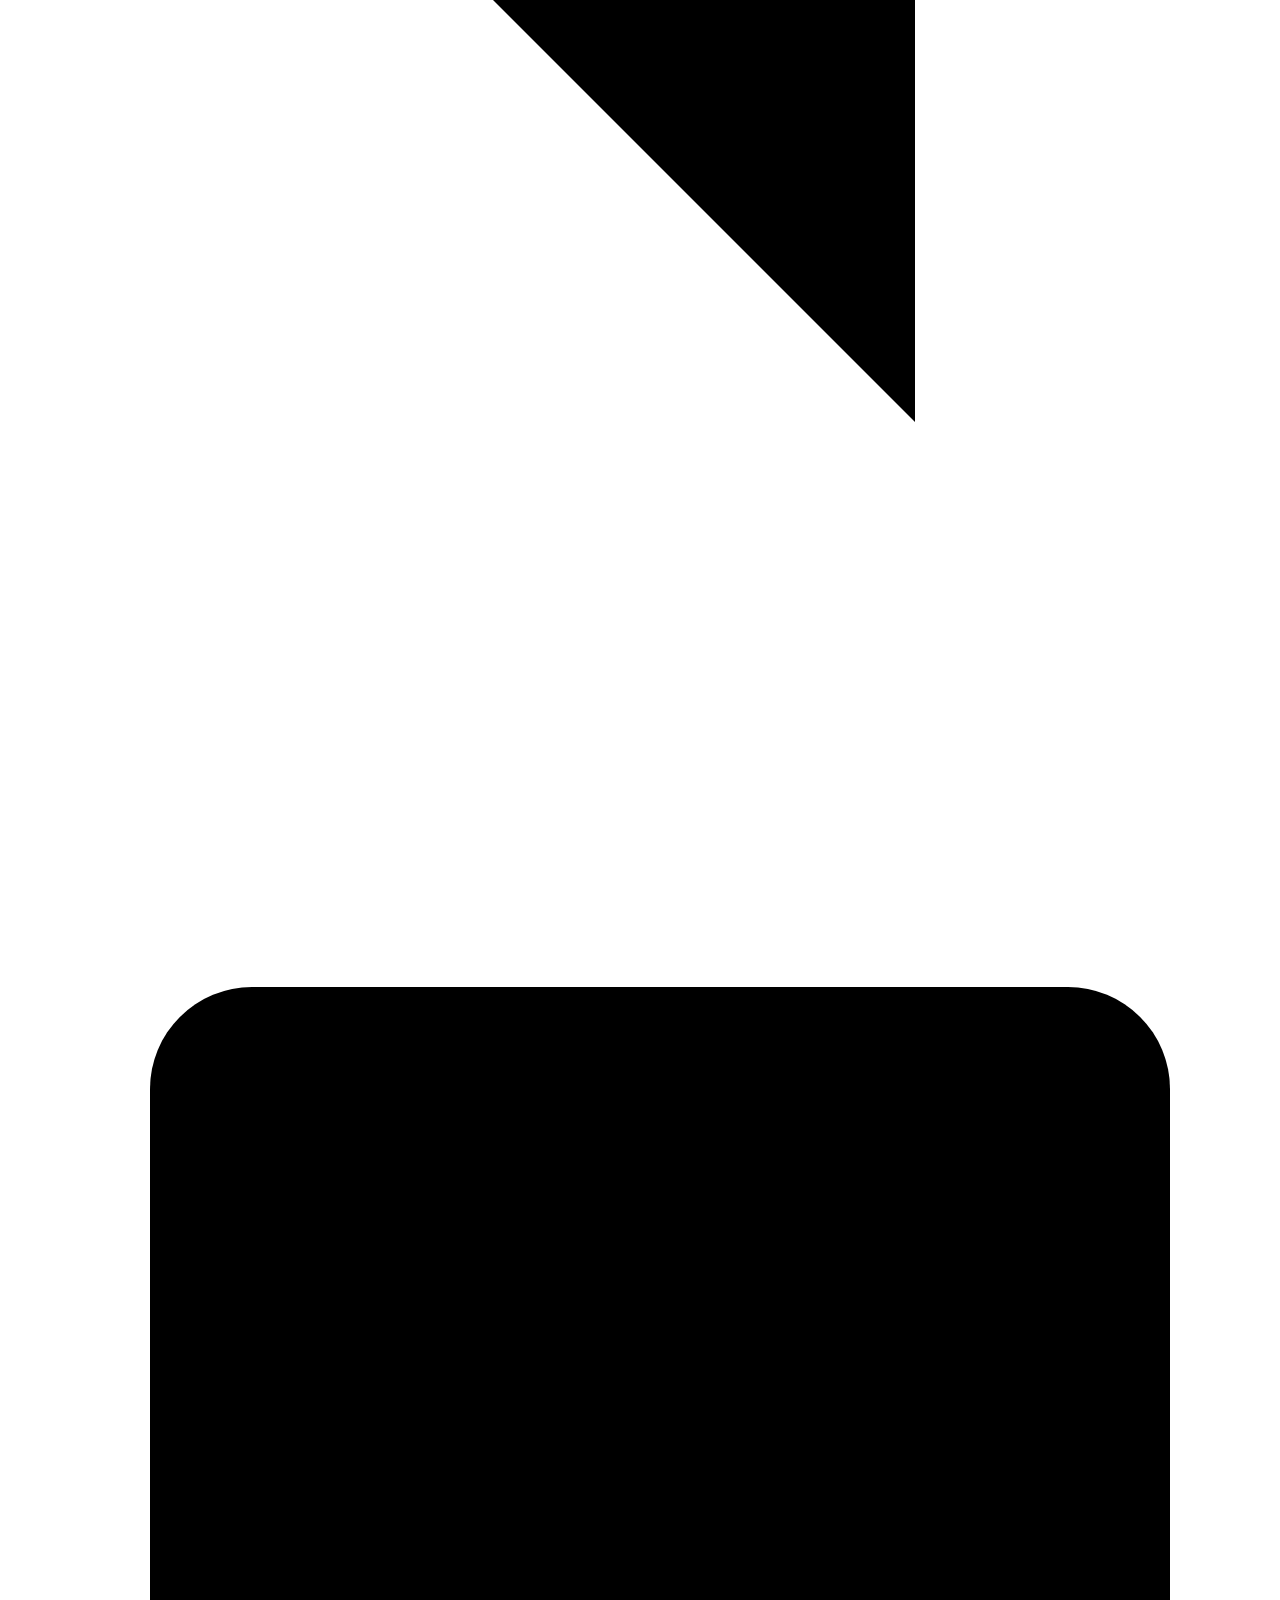
==== commit 6be633f5: "fix: scope hub assets under links path" ====
--- a/index.html
+++ b/index.html
@@ -49,536 +49,7 @@
       href="public/favicon/favicon-180x180.png"
     />
 
-    <style>
-
-    @font-face {
-      font-family: "Inter";
-      src: url("/public/fonts/Inter-Regular.woff2") format("woff2");
-      font-style: normal;
-      font-weight: 400;
-      font-display: swap;
-    }
-
-    @font-face {
-      font-family: "Inter";
-      src: url("/public/fonts/Inter-Medium.woff2") format("woff2");
-      font-style: normal;
-      font-weight: 500;
-      font-display: swap;
-    }
-
-    @font-face {
-      font-family: "Inter";
-      src: url("/public/fonts/Inter-SemiBold.woff2") format("woff2");
-      font-style: normal;
-      font-weight: 600;
-      font-display: swap;
-    }
-
-    @font-face {
-      font-family: "Inter";
-      src: url("/public/fonts/Inter-Bold.woff2") format("woff2");
-      font-style: normal;
-      font-weight: 700;
-      font-display: swap;
-    }
-
-    :root {
-      --background: oklch(0.127 0 0);
-      --foreground: oklch(0.97 0 0);
-
-      --card: oklch(0.17 0 0 / 72%);
-      --popover: oklch(0.19 0 0);
-
-      --primary: oklch(0.78 0 0);
-
-      --secondary-foreground: oklch(0.67 0 0);
-
-      --muted: oklch(0.47 0 0);
-      --muted-foreground: oklch(0.61 0 0);
-
-      --border: oklch(1 0 0 / 8%);
-      --ring: oklch(0.72 0 0);
-
-      --font-sans:
-        "Inter",
-        ui-sans-serif,
-        -apple-system,
-        BlinkMacSystemFont,
-        "Segoe UI",
-        sans-serif;
-    }
-
-      *,
-      *::before,
-      *::after {
-        box-sizing: border-box;
-      }
-
-      html {
-        min-width: 320px;
-        background: var(--background);
-      }
-
-      body {
-        margin: 0;
-        min-width: 320px;
-        background: var(--background);
-        color: var(--foreground);
-        font-family: var(--font-sans);
-        -webkit-font-smoothing: antialiased;
-        text-rendering: optimizeLegibility;
-      }
-
-      a {
-        color: inherit;
-        text-decoration: none;
-      }
-
-      ul {
-        margin: 0;
-        padding: 0;
-        list-style: none;
-      }
-
-      p,
-      h1 {
-        margin: 0;
-      }
-
-      svg {
-        display: block;
-      }
-
-      ::selection {
-        background: color-mix(in oklab, var(--primary) 30%, transparent);
-        color: var(--foreground);
-      }
-
-      .site-shell {
-        isolation: isolate;
-        position: relative;
-        min-height: 100vh;
-        min-height: 100dvh;
-        overflow: hidden;
-
-        background:
-          radial-gradient(
-            circle at 50% 7%,
-            color-mix(in oklab, var(--primary) 10%, transparent) 0,
-            transparent 34rem
-          ),
-          linear-gradient(
-            to bottom,
-            oklch(0.145 0 0),
-            var(--background) 28rem,
-            oklch(0.115 0 0)
-          );
-      }
-
-      .site-shell::before {
-        content: "";
-        position: fixed;
-        inset: 0;
-        z-index: -2;
-        pointer-events: none;
-
-        background-image:
-          linear-gradient(
-            to right,
-            oklch(1 0 0 / 2.1%) 1px,
-            transparent 1px
-          ),
-          linear-gradient(
-            to bottom,
-            oklch(1 0 0 / 2.1%) 1px,
-            transparent 1px
-          );
-
-        background-size: 60px 60px;
-        mask-image: linear-gradient(to bottom, black, transparent 76%);
-        -webkit-mask-image: linear-gradient(
-          to bottom,
-          black,
-          transparent 76%
-        );
-      }
-
-      .site-shell::after {
-        content: "";
-        position: fixed;
-        inset: 0;
-        z-index: -1;
-        pointer-events: none;
-        box-shadow: inset 0 0 160px 30px oklch(0 0 0 / 62%);
-      }
-
-      .container {
-        position: relative;
-        z-index: 10;
-
-        display: flex;
-        flex-direction: column;
-
-        width: 100%;
-        max-width: 620px;
-
-        min-height: 100vh;
-        min-height: 100dvh;
-
-        margin: 0 auto;
-        padding: 40px 20px;
-      }
-
-      .profile {
-        display: flex;
-        flex-direction: column;
-        align-items: center;
-        text-align: center;
-      }
-
-      .profile-heading {
-        display: flex;
-        align-items: center;
-        justify-content: center;
-        gap: 10px;
-      }
-
-      .monogram {
-        display: flex;
-        flex: 0 0 auto;
-        align-items: center;
-        justify-content: center;
-      }
-
-      .monogram img {
-        display: block;
-        width: 40px;
-        height: 40px;
-        object-fit: contain;
-      }
-
-      .profile-name {
-        margin-top: 0;
-
-        font-size: 2.0rem;
-        font-weight: 700;
-        line-height: 1.25;
-
-        letter-spacing: -0.035em;
-      }
-
-      .profile-role {
-        margin-top: 12px;
-
-        color: var(--secondary-foreground);
-
-        font-size: 0.875rem;
-        font-weight: 500;
-        line-height: 1.25rem;
-      }
-
-      .profile-description {
-        max-width: 510px;
-        margin-top: 18px;
-
-        color: var(--muted-foreground);
-
-        font-size: 0.875rem;
-        line-height: 1.5rem;
-      }
-
-      .links {
-        margin-top: 36px;
-      }
-
-      .links-list {
-        display: flex;
-        flex-direction: column;
-        gap: 12px;
-      }
-
-      .link-card {
-        display: flex;
-        align-items: center;
-        gap: 16px;
-
-        min-height: 76px;
-        padding: 14px 16px;
-
-        border: 1px solid var(--border);
-        border-radius: 17px;
-
-        background: var(--card);
-
-        box-shadow: 0 8px 28px oklch(0 0 0 / 8%);
-
-        outline: none;
-
-        transition:
-          transform 210ms ease,
-          border-color 210ms ease,
-          background-color 210ms ease,
-          box-shadow 210ms ease;
-      }
-
-      .link-card:hover {
-        transform: translateY(-2px);
-
-        border-color: oklch(1 0 0 / 14%);
-        background: oklch(0.19 0 0 / 84%);
-      }
-
-      .link-card:focus-visible {
-        border-color: color-mix(
-          in oklab,
-          var(--ring) 70%,
-          transparent
-        );
-
-        box-shadow: 0 0 0 3px
-          color-mix(in oklab, var(--ring) 20%, transparent);
-      }
-
-      .link-card-primary {
-        border-color: oklch(1 0 0 / 13%);
-
-        background: linear-gradient(
-          110deg,
-          color-mix(in oklab, var(--primary) 5%, var(--card)),
-          var(--card) 40%
-        );
-
-        box-shadow: 0 10px 34px
-          color-mix(in oklab, var(--primary) 6%, transparent);
-      }
-
-      .icon-frame {
-        display: flex;
-        flex: 0 0 auto;
-        align-items: center;
-        justify-content: center;
-
-        width: 40px;
-        height: 40px;
-
-        border: 1px solid oklch(1 0 0 / 6%);
-        border-radius: 10px;
-
-        background: oklch(1 0 0 / 2.8%);
-
-        color: var(--muted-foreground);
-
-        transition: color 200ms ease;
-      }
-
-      .link-card:hover .icon-frame {
-        color: var(--foreground);
-      }
-
-      .link-content {
-        min-width: 0;
-        flex: 1;
-
-        text-align: left;
-      }
-
-      .link-title {
-        display: block;
-
-        color: var(--foreground);
-
-        font-size: 0.9375rem;
-        font-weight: 500;
-        line-height: 1.25rem;
-      }
-
-      .link-description {
-        display: block;
-        margin-top: 2px;
-
-        color: var(--muted-foreground);
-
-        font-size: 0.8125rem;
-        line-height: 1.25rem;
-      }
-
-      .link-arrow {
-        flex: 0 0 auto;
-
-        color: var(--muted);
-
-        transition:
-          transform 200ms ease,
-          color 200ms ease;
-      }
-
-      .link-card:hover .link-arrow {
-        color: var(--secondary-foreground);
-        transform: translate(2px, -2px);
-      }
-
-      .socials {
-        display: flex;
-        align-items: center;
-        justify-content: center;
-        gap: 8px;
-
-        margin-top: 28px;
-      }
-
-      .social-link {
-        position: relative;
-
-        display: flex;
-        align-items: center;
-        justify-content: center;
-
-        width: 44px;
-        height: 44px;
-
-        border: 1px solid transparent;
-        border-radius: 12px;
-
-        color: var(--muted-foreground);
-
-        outline: none;
-
-        transition:
-          color 180ms ease,
-          background-color 180ms ease,
-          border-color 180ms ease,
-          transform 180ms ease;
-      }
-
-      .social-link:hover {
-        color: var(--foreground);
-
-        border-color: var(--border);
-        background: oklch(1 0 0 / 3%);
-
-        transform: translateY(-1px);
-      }
-
-      .social-link:focus-visible {
-        color: var(--foreground);
-
-        border-color: var(--ring);
-
-        box-shadow: 0 0 0 3px
-          color-mix(in oklab, var(--ring) 20%, transparent);
-      }
-
-      .social-tooltip {
-        position: absolute;
-        top: -36px;
-        left: 50%;
-
-        z-index: 20;
-
-        padding: 4px 8px;
-
-        border: 1px solid var(--border);
-        border-radius: 6px;
-
-        background: var(--popover);
-
-        box-shadow: 0 6px 20px oklch(0 0 0 / 28%);
-
-        color: var(--secondary-foreground);
-
-        font-size: 0.6875rem;
-        font-weight: 500;
-        line-height: 1rem;
-
-        white-space: nowrap;
-
-        opacity: 0;
-        pointer-events: none;
-
-        transform: translateX(-50%);
-
-        transition: opacity 150ms ease;
-      }
-
-      .social-link:hover .social-tooltip,
-      .social-link:focus-visible .social-tooltip {
-        opacity: 1;
-      }
-
-      .footer {
-        margin-top: auto;
-        padding-top: 40px;
-
-        color: var(--muted);
-
-        text-align: center;
-
-        font-size: 0.75rem;
-        line-height: 1.25rem;
-      }
-
-      .icon {
-        width: 18px;
-        height: 18px;
-
-        fill: none;
-        stroke: currentColor;
-        stroke-width: 1.7;
-        stroke-linecap: round;
-        stroke-linejoin: round;
-      }
-
-      .arrow-icon {
-        width: 17px;
-        height: 17px;
-      }
-
-      @media (min-width: 640px) {
-        html {
-          scrollbar-width: none;
-        }
-
-        body::-webkit-scrollbar {
-          display: none;
-        }
-      }
-
-      @media (max-width: 420px) {
-        .profile-heading {
-          gap: 8px;
-        }
-
-        .monogram img {
-          width: 36px;
-          height: 36px;
-        }
-
-        .profile-name {
-          font-size: 1.65rem;
-        }
-      }
-
-      @media (min-width: 640px) {
-        .container {
-          padding: 56px 28px;
-        }
-
-        .profile-role,
-        .profile-description {
-          font-size: 0.9375rem;
-        }
-      }
-
-      @media (prefers-reduced-motion: reduce) {
-        *,
-        *::before,
-        *::after {
-          scroll-behavior: auto !important;
-          transition-duration: 0.01ms !important;
-        }
-      }
-    </style>
+    <link rel="stylesheet" href="/links/public/css/style.css" />
   </head>
 
 
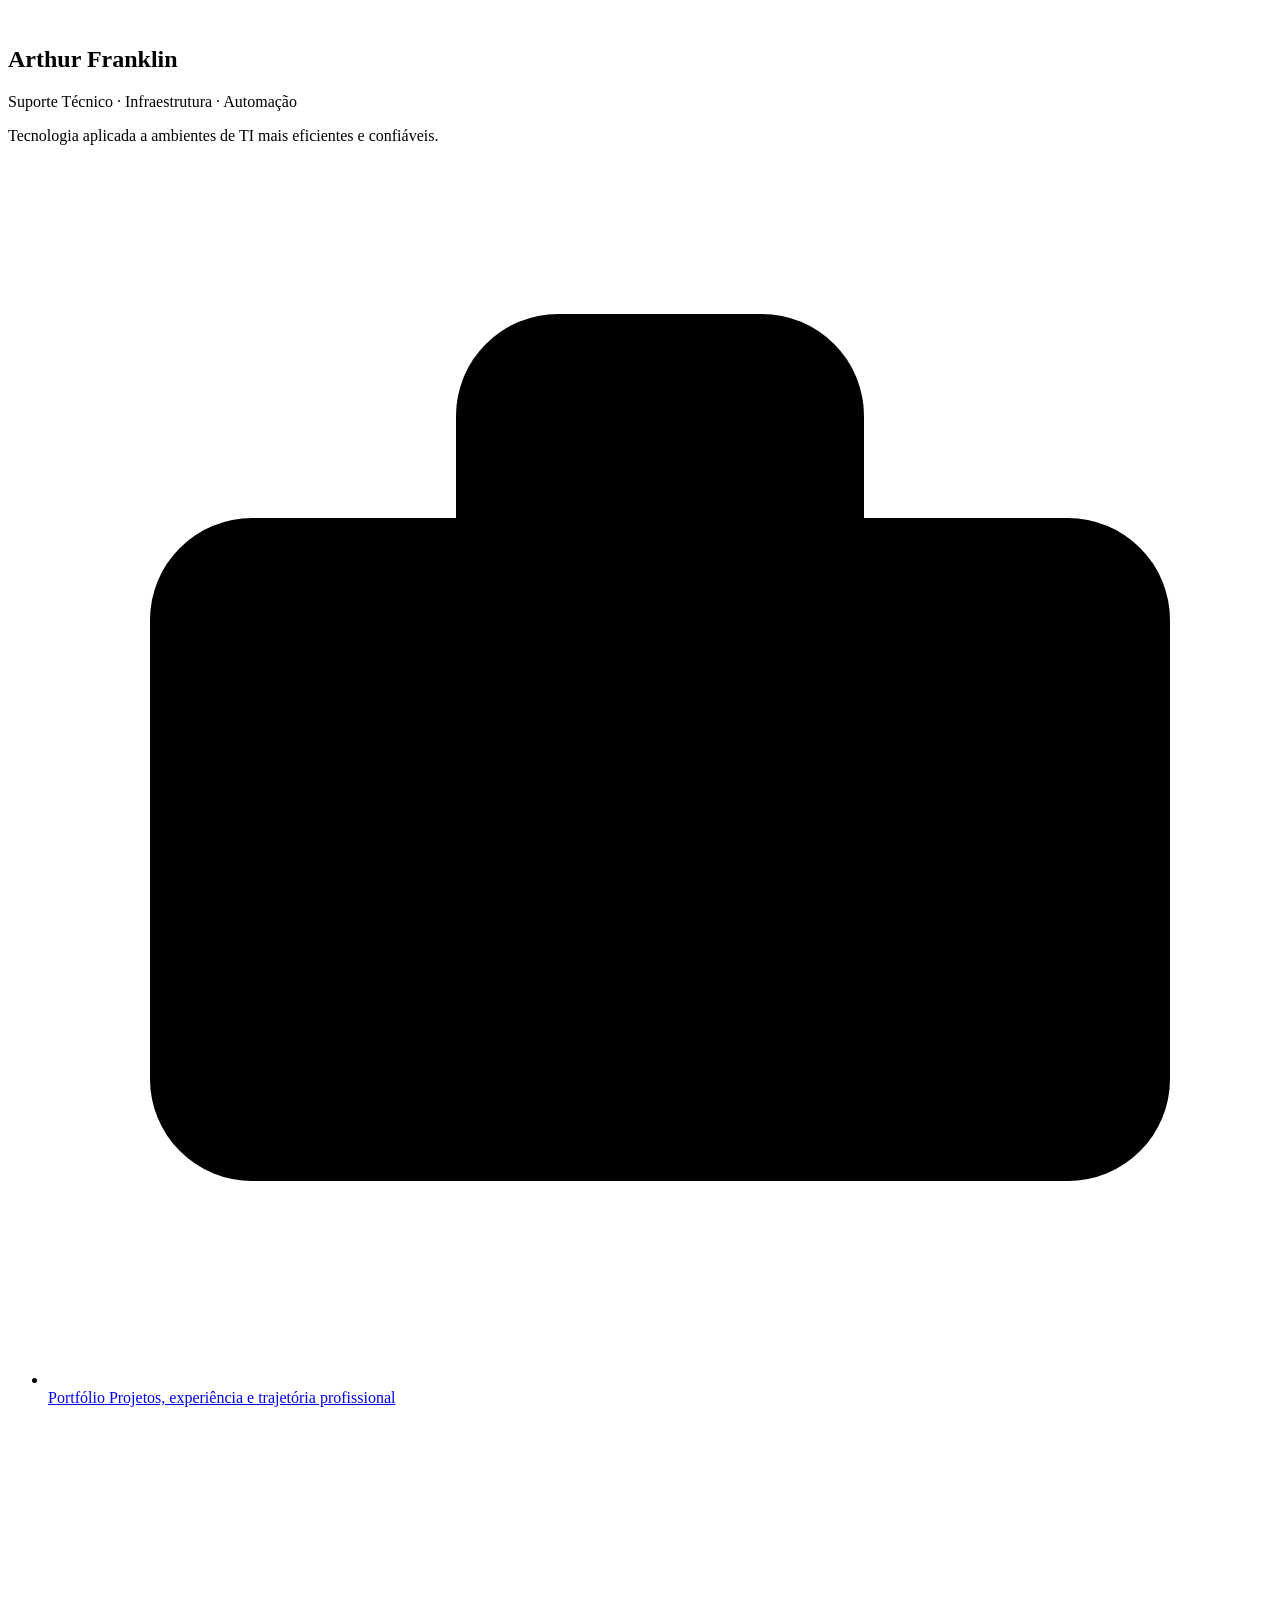
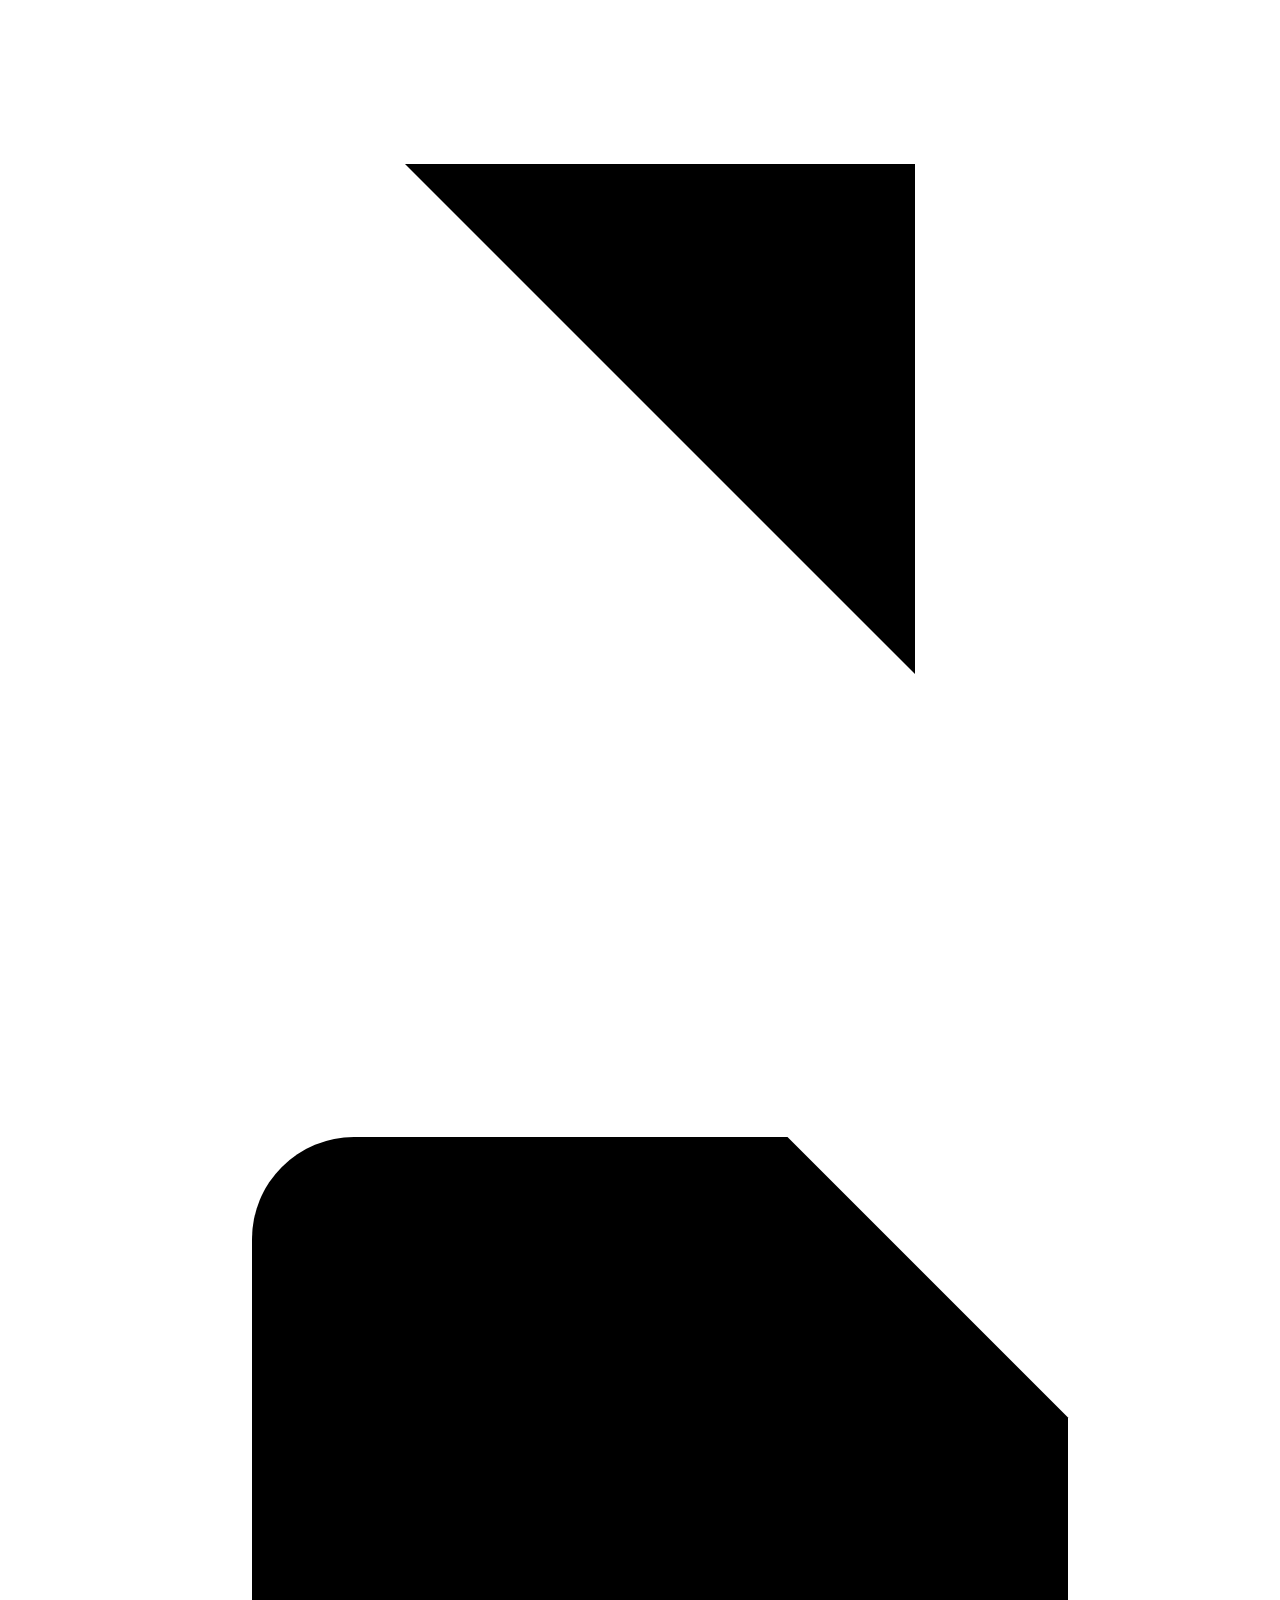
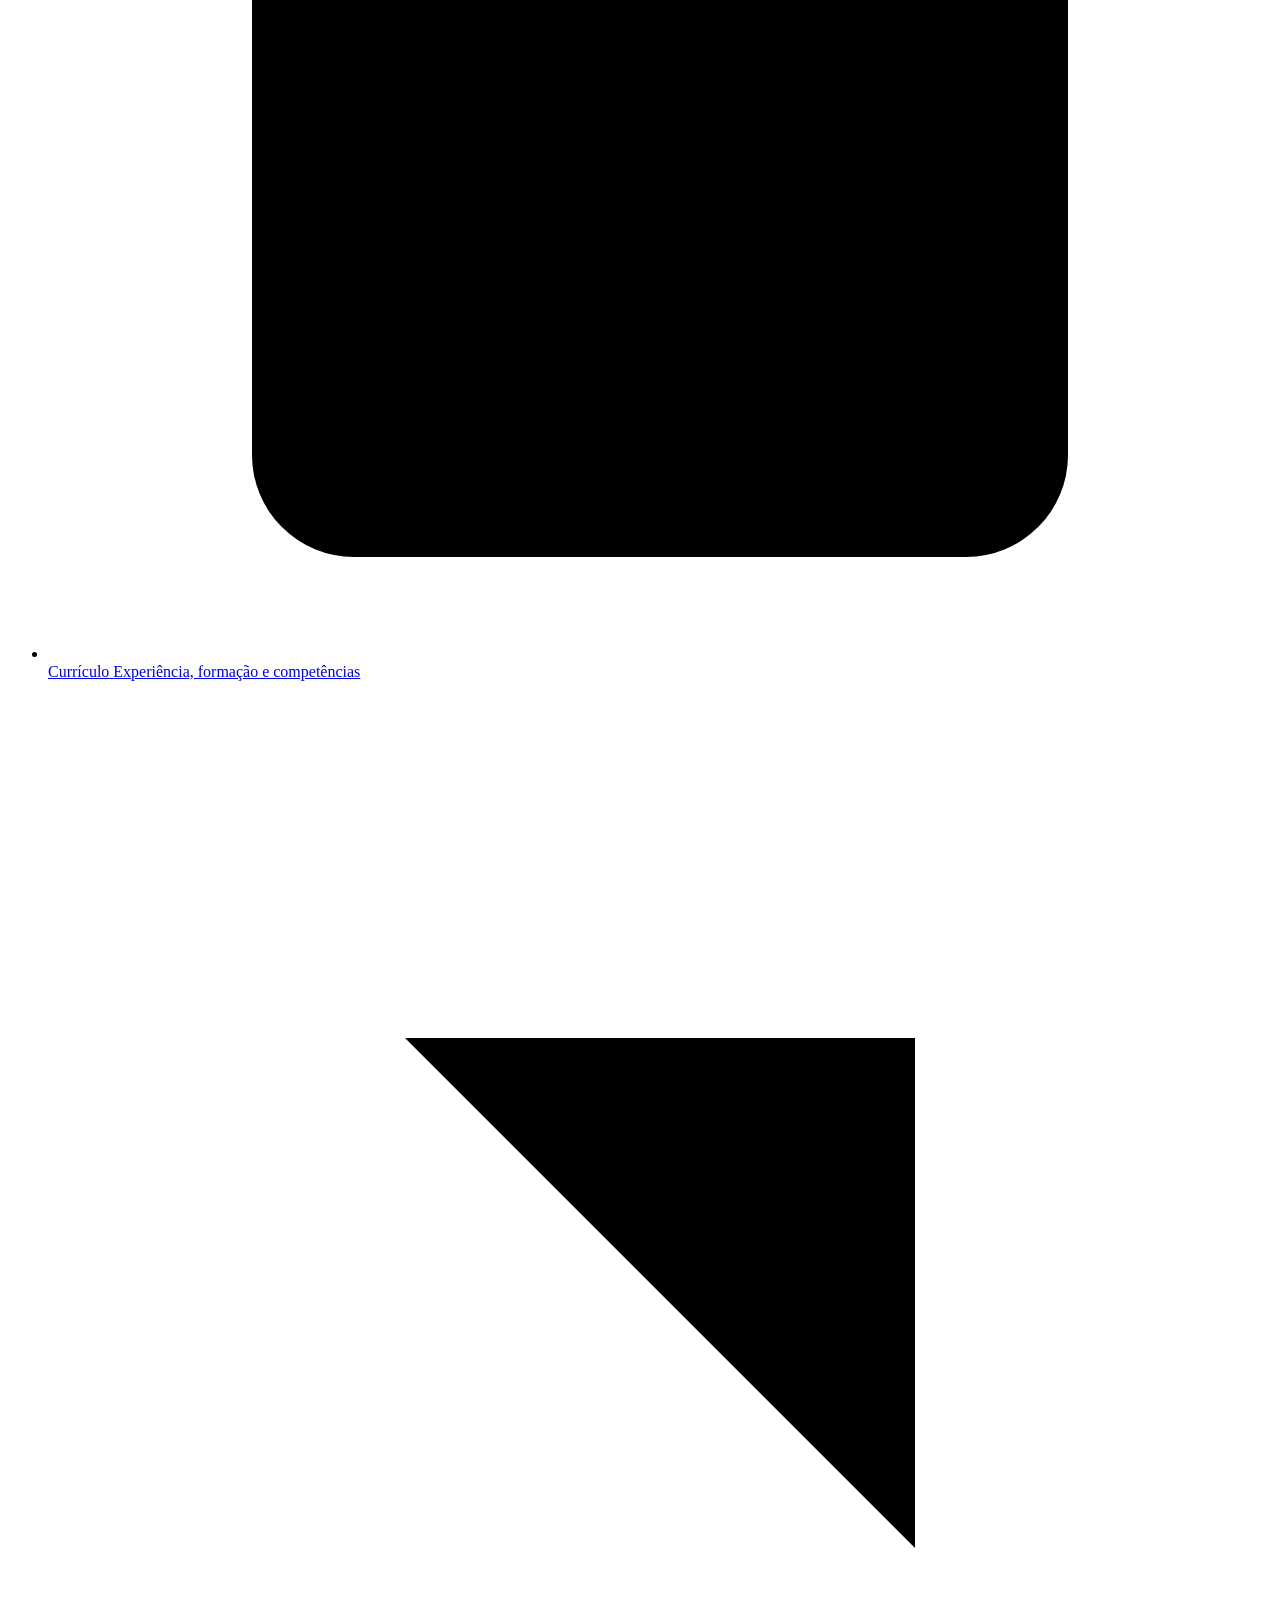
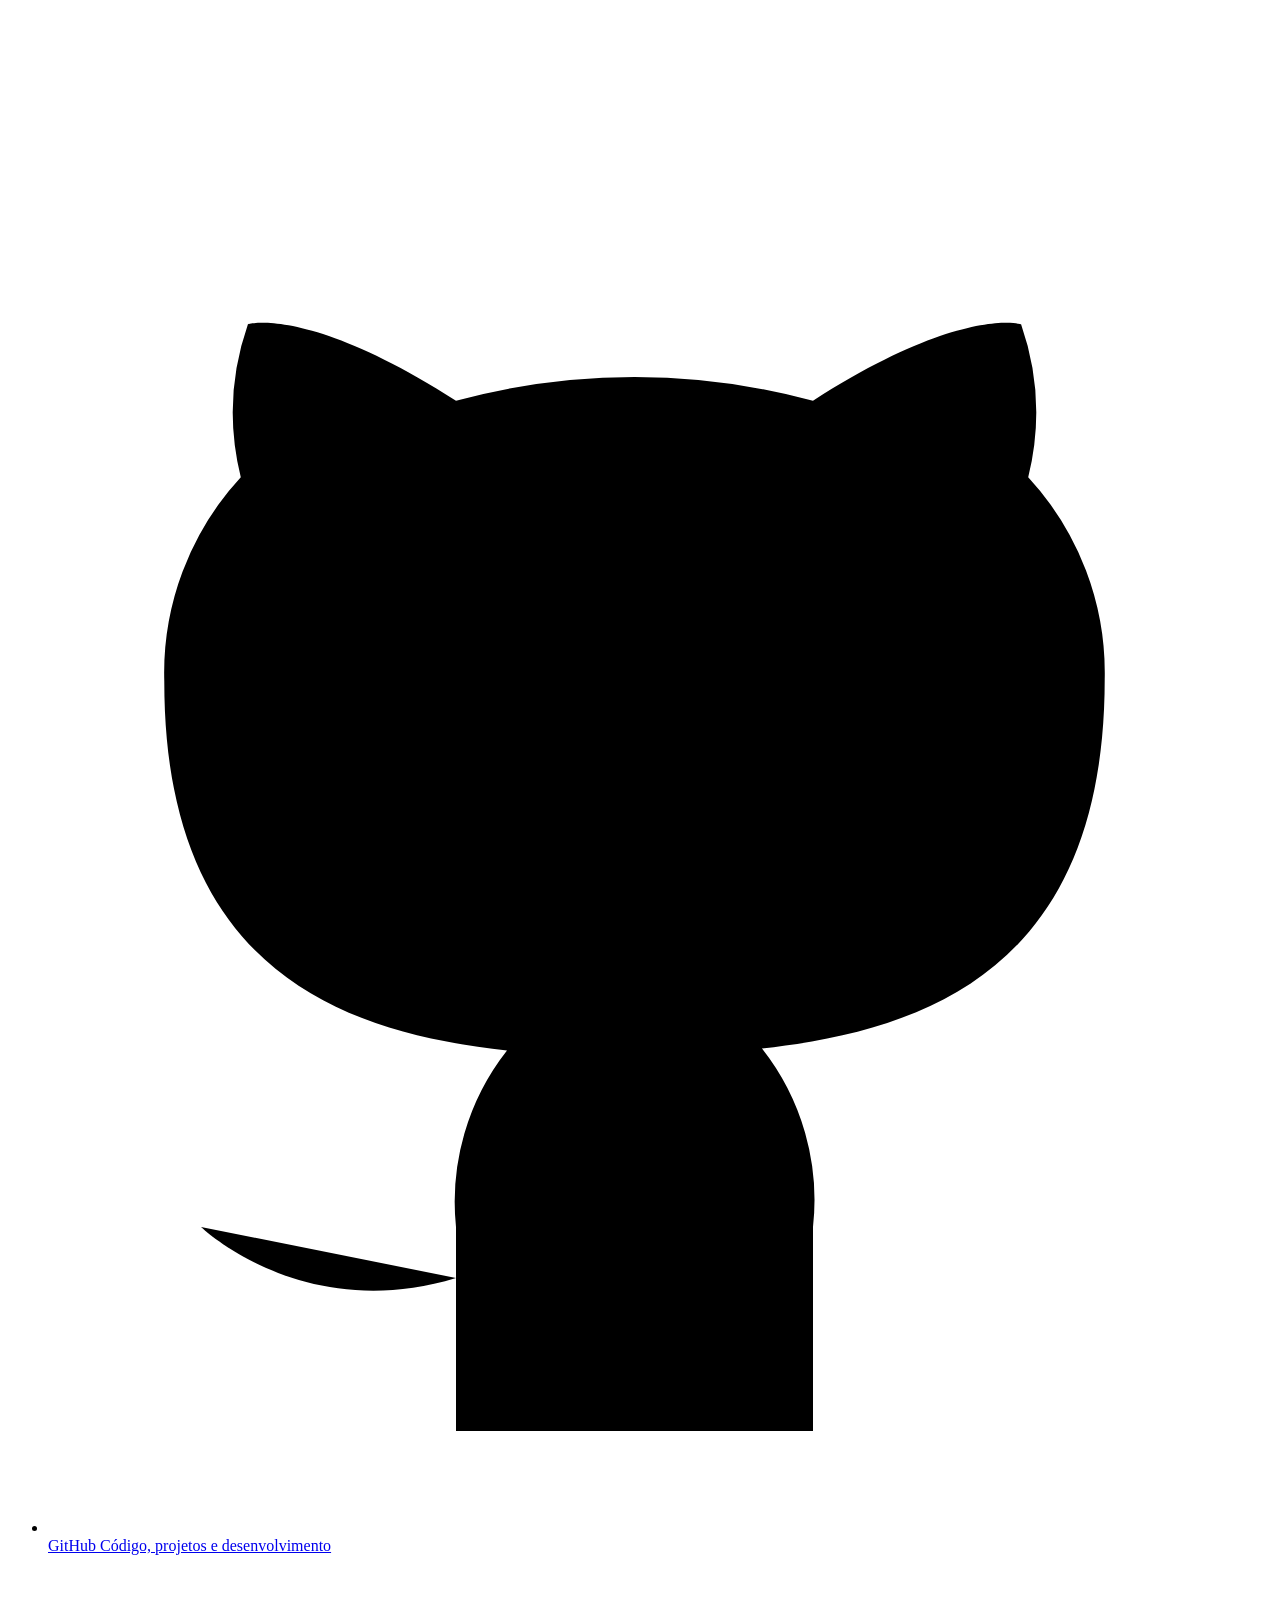
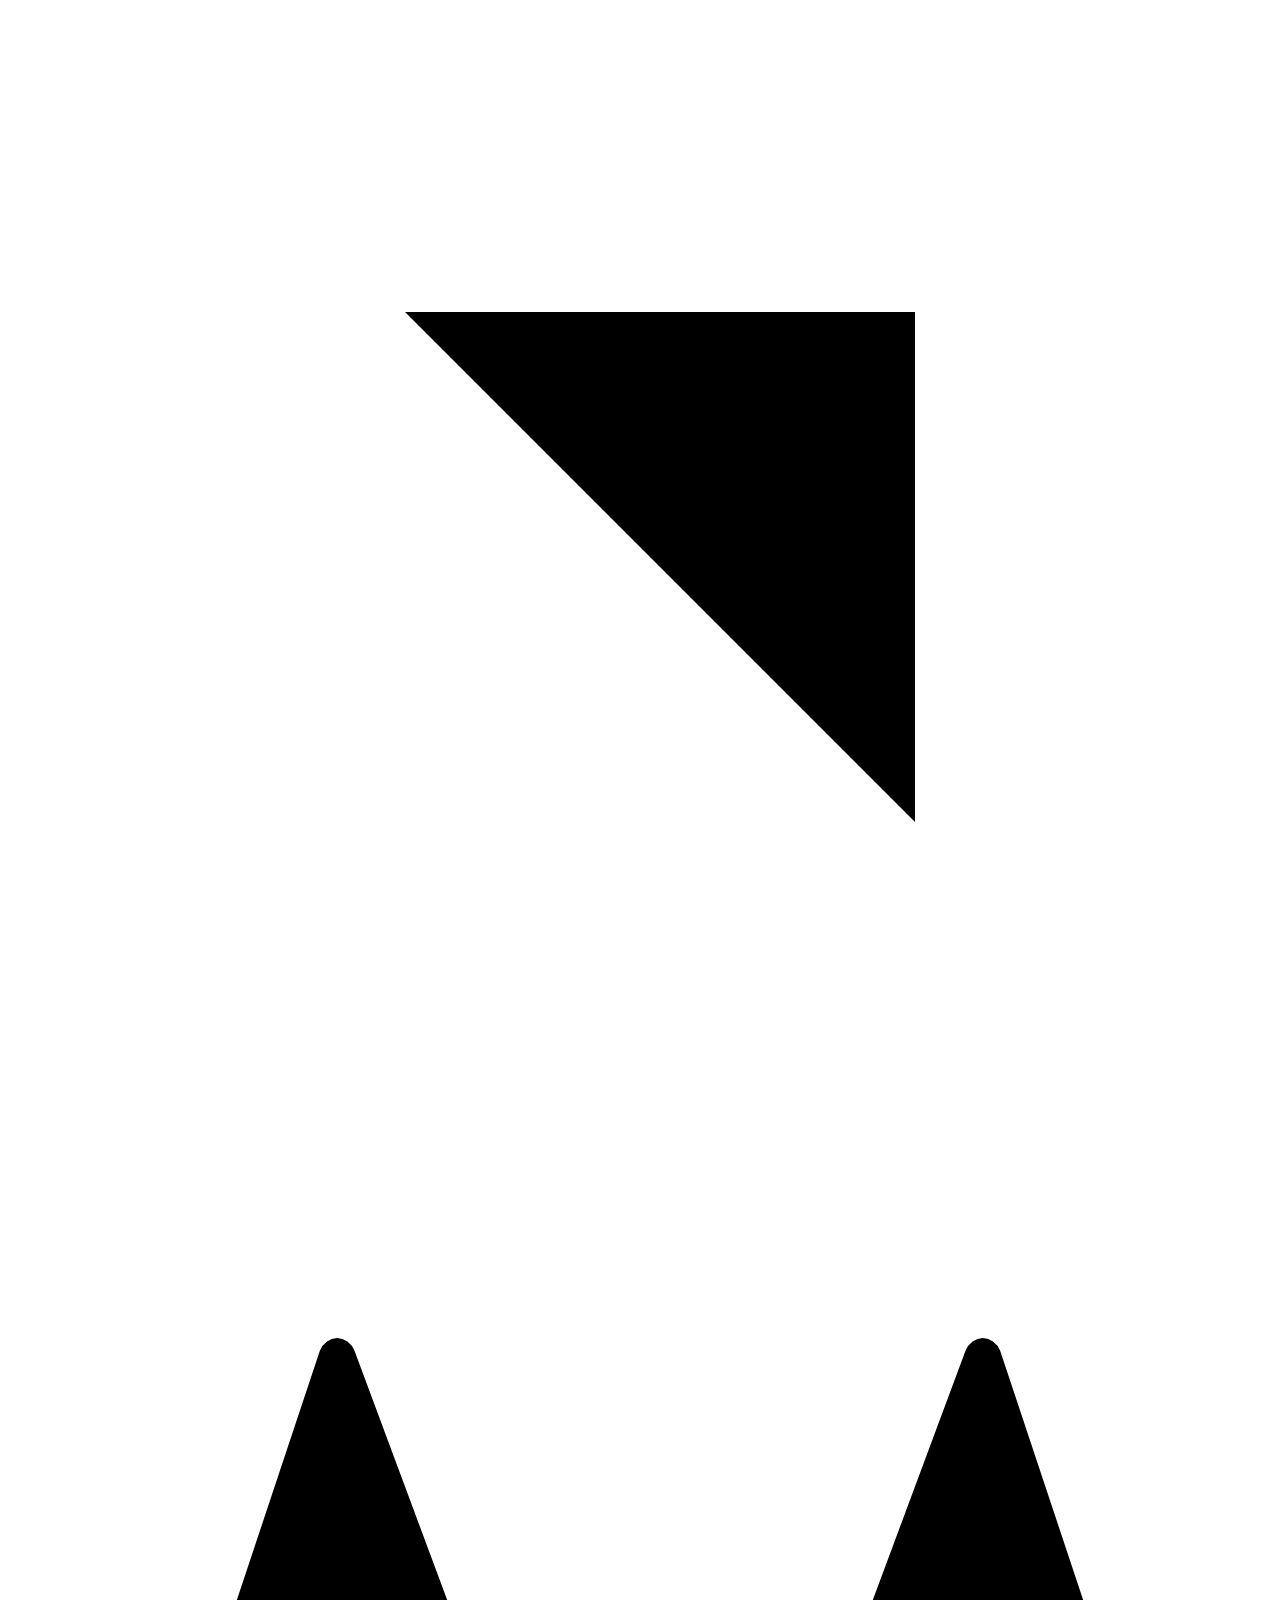
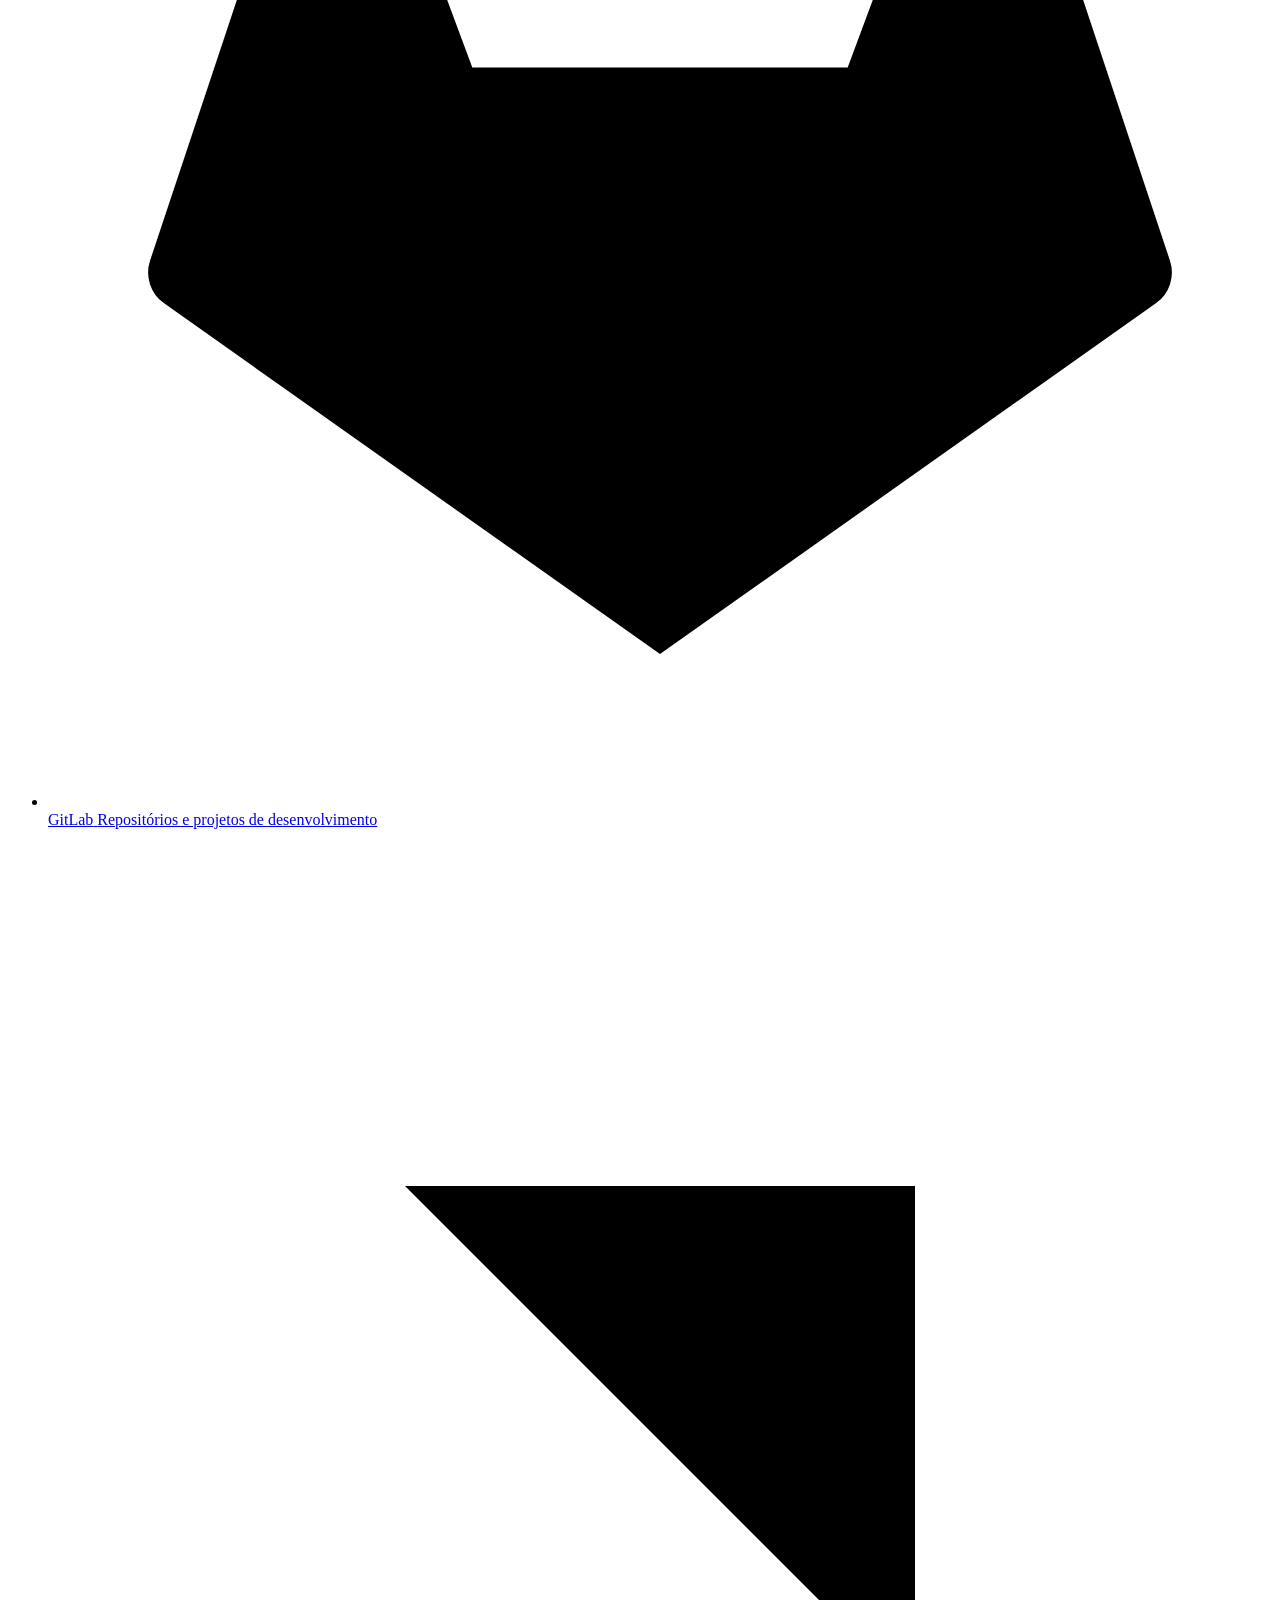
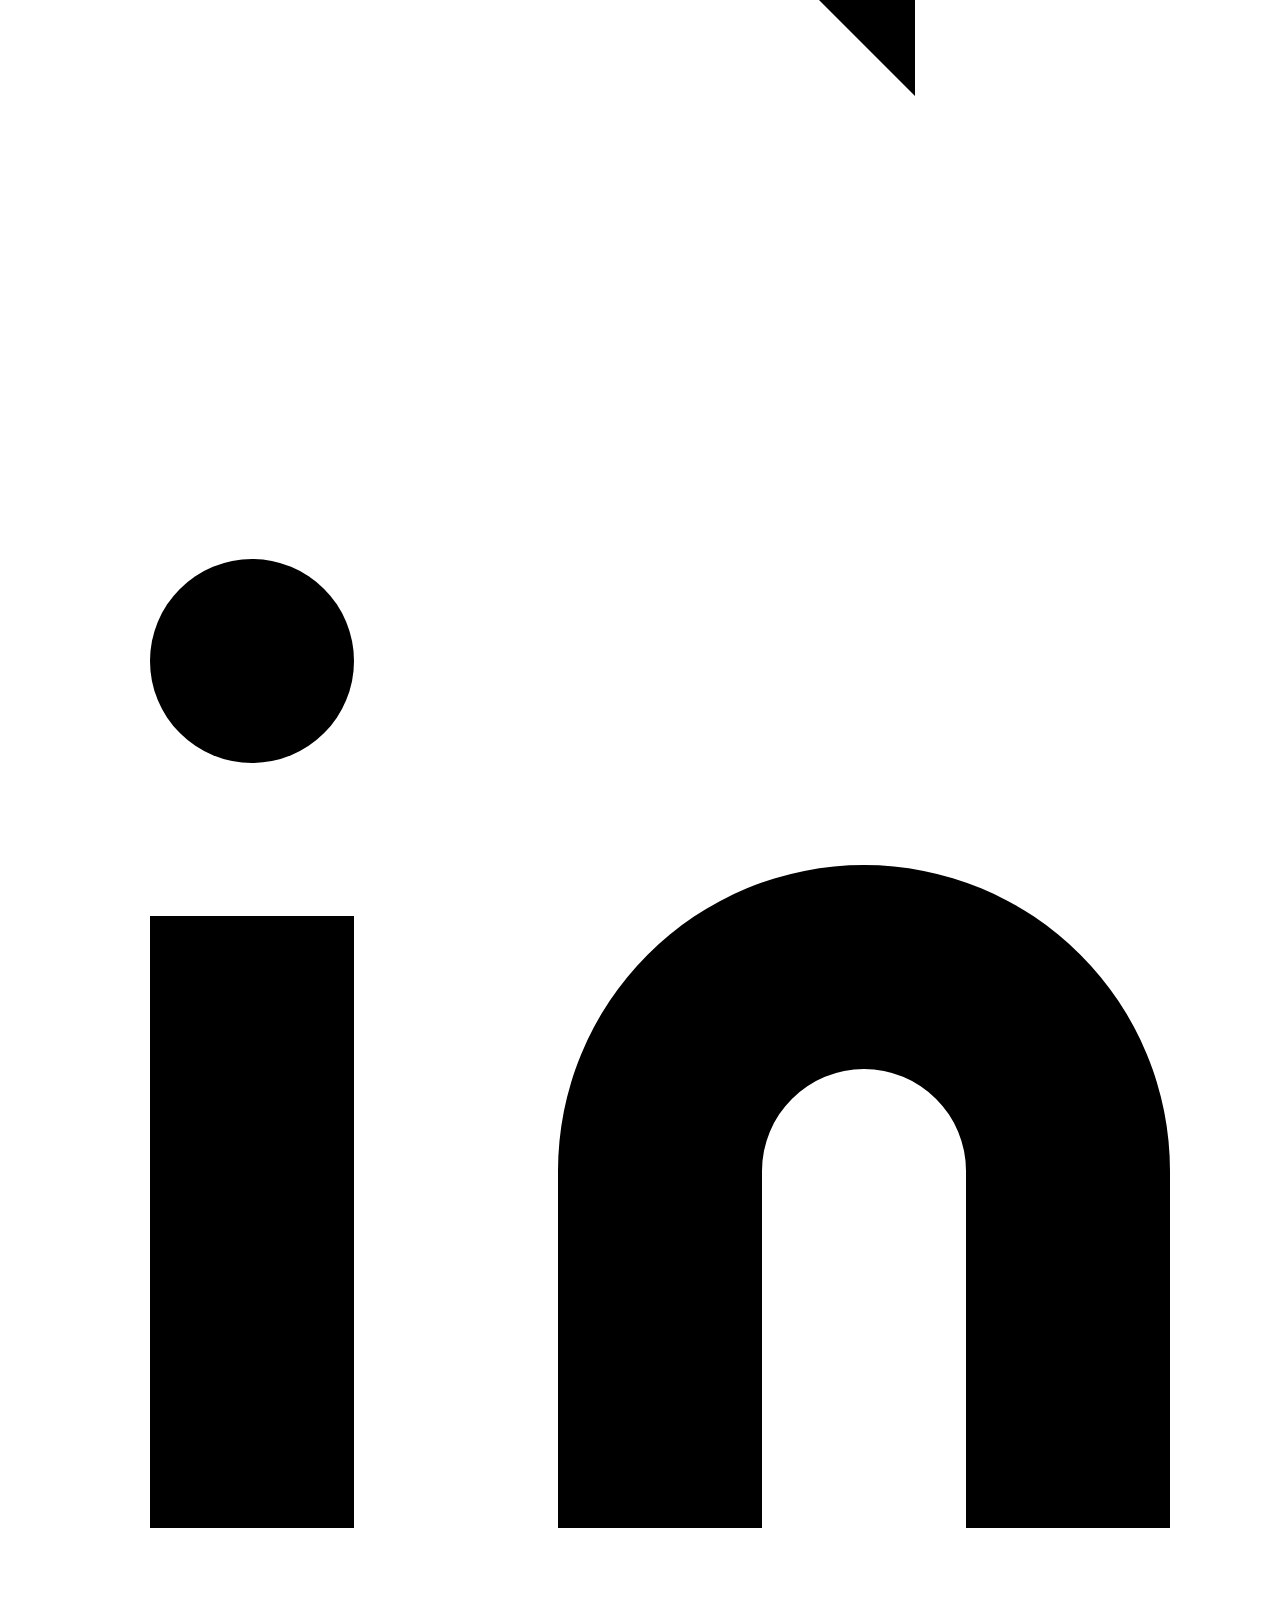
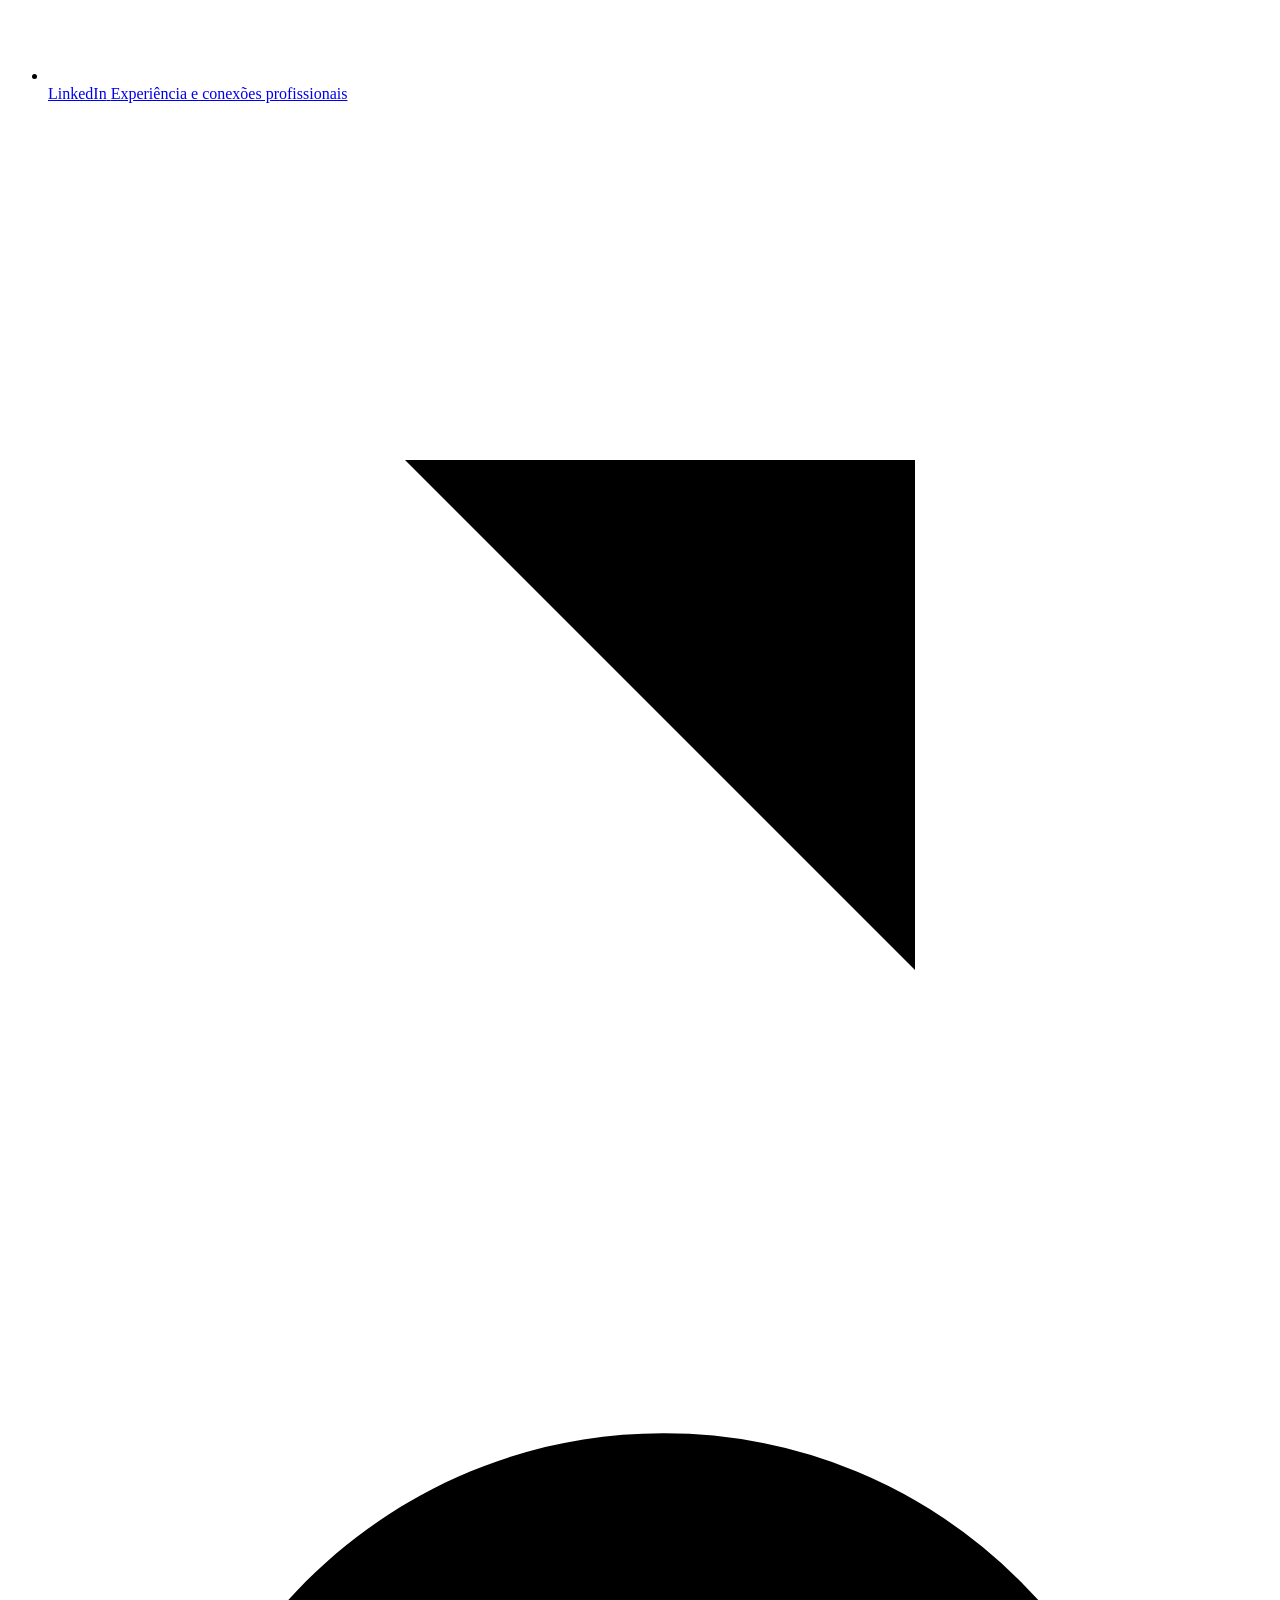
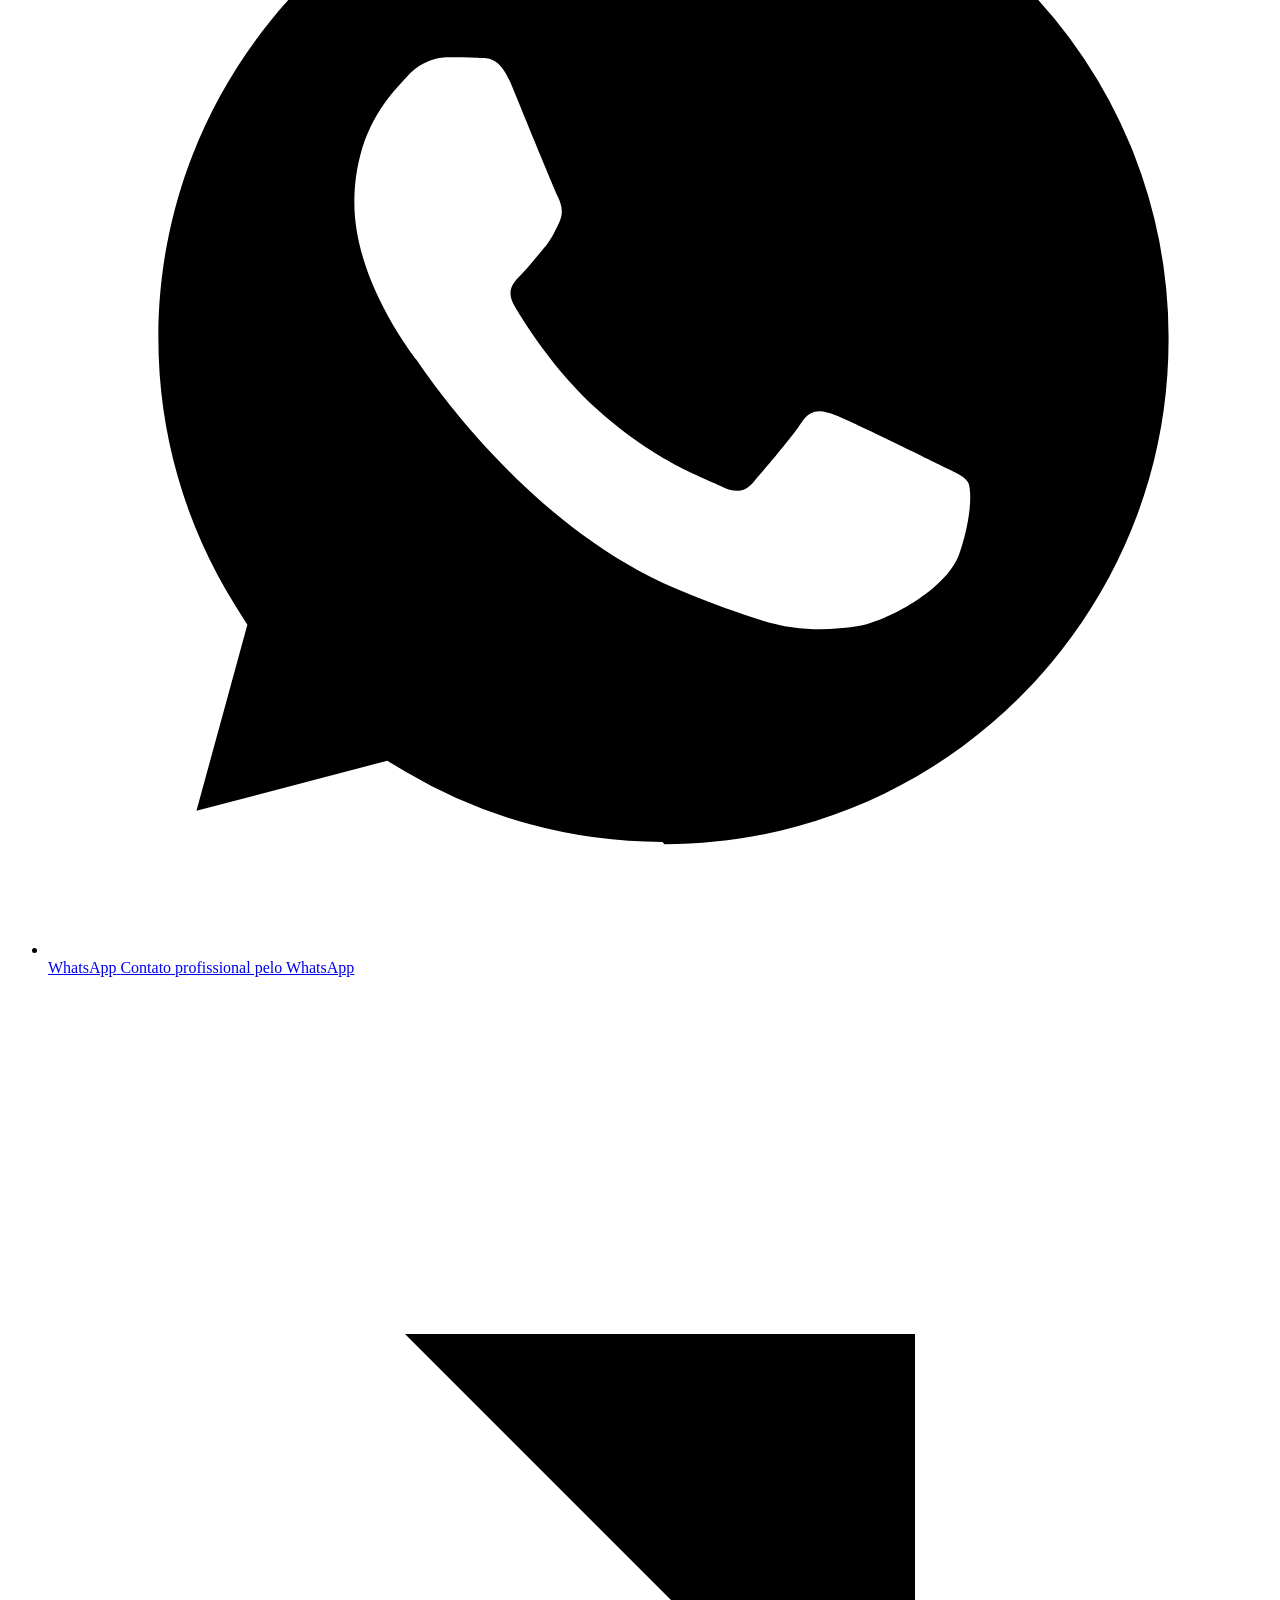
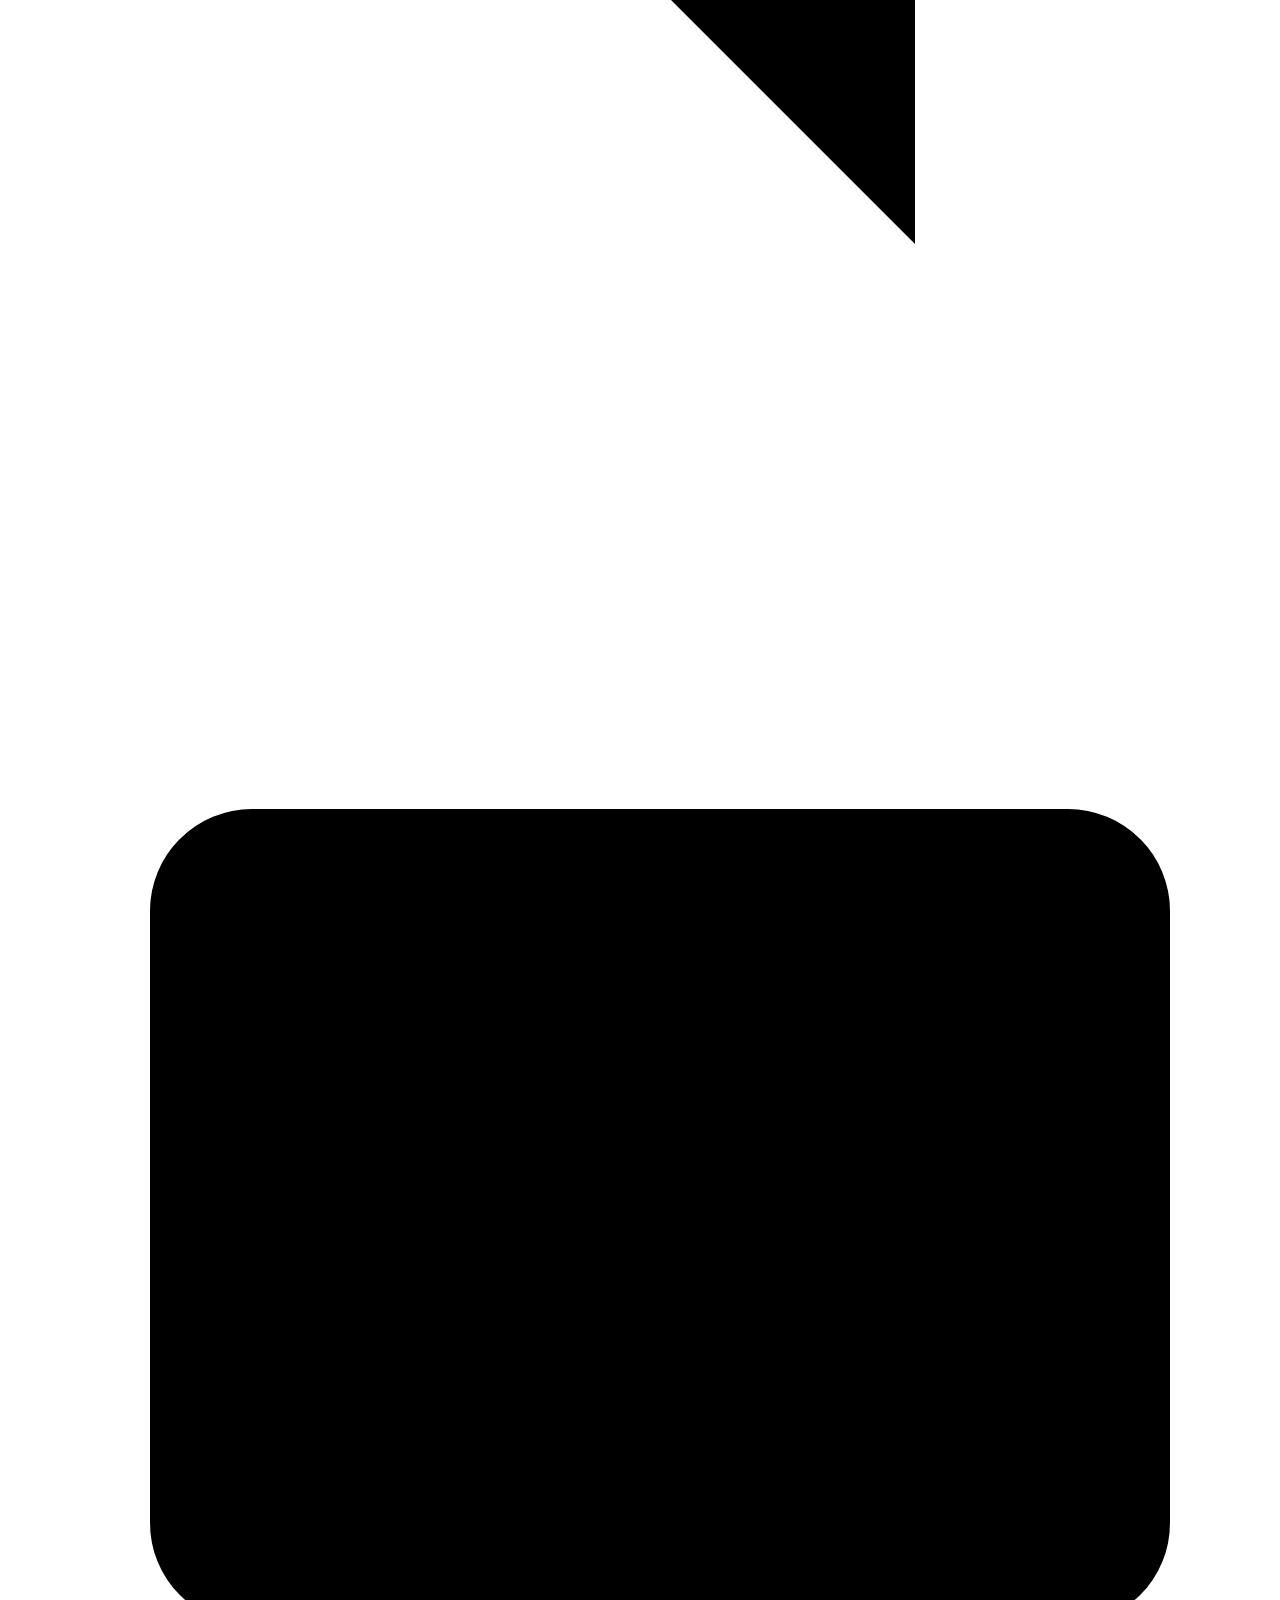
==== commit 467899ae: "fix: normalize link hub asset paths" ====
--- a/index.html
+++ b/index.html
@@ -27,26 +27,26 @@
       rel="icon"
       type="image/png"
       sizes="16x16"
-      href="public/favicon/favicon-16x16.png"
+      href="/links/public/favicon/favicon-16x16.png"
     />
 
     <link
       rel="icon"
       type="image/png"
       sizes="32x32"
-      href="public/favicon/favicon-32x32.png"
+      href="/links/public/favicon/favicon-32x32.png"
     />
 
     <link
       rel="icon"
       type="image/x-icon"
-      href="public/favicon/favicon-48x48.ico"
+      href="/links/public/favicon/favicon-48x48.ico"
     />
 
     <link
       rel="apple-touch-icon"
       sizes="180x180"
-      href="public/favicon/favicon-180x180.png"
+      href="/links/public/favicon/favicon-180x180.png"
     />
 
     <link rel="stylesheet" href="/links/public/css/style.css" />
@@ -60,7 +60,7 @@
         <section class="profile" aria-labelledby="profile-name">
       <div class="profile-heading">
         <div class="monogram" aria-hidden="true">
-          <img src="public/favicon/favicon-192x192.png" alt="" />
+          <img src="/links/public/favicon/favicon-192x192.png" alt="" />
         </div>
 
         <h1 id="profile-name" class="profile-name">Arthur Franklin</h1>
